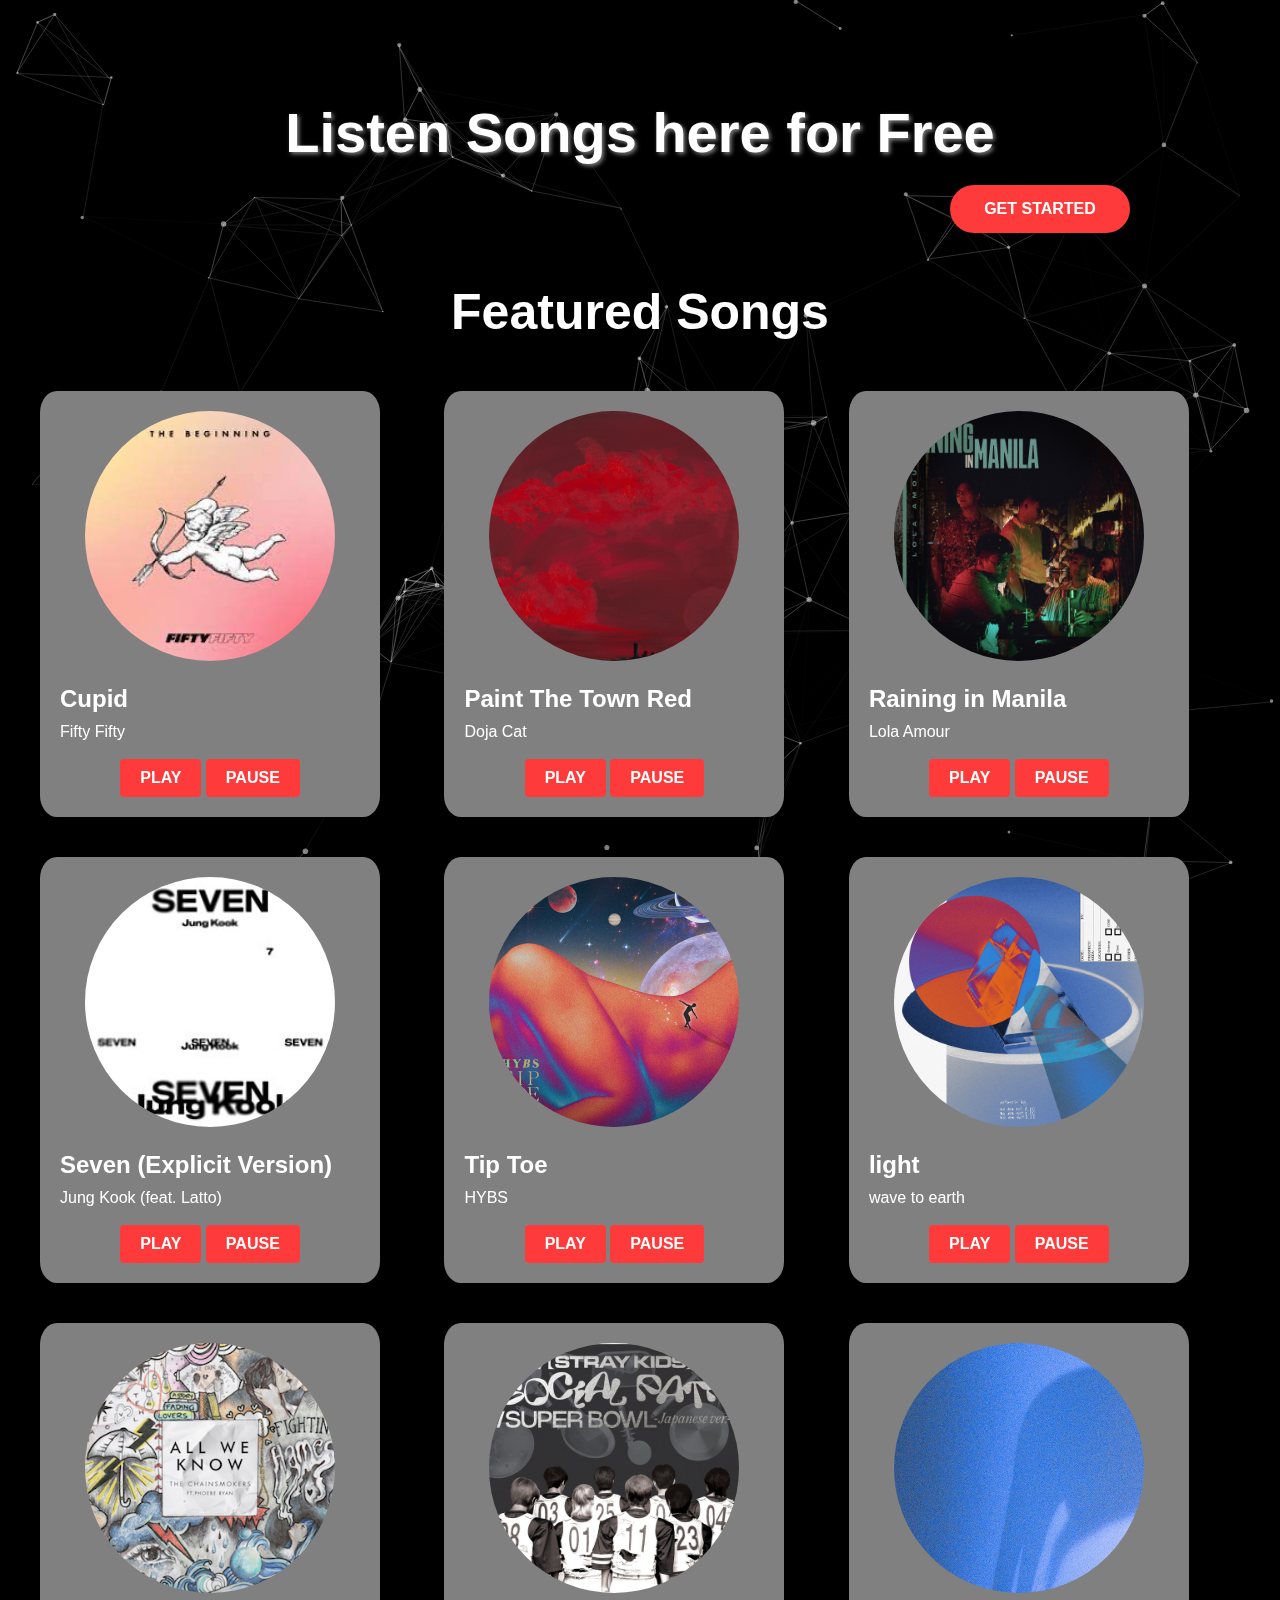
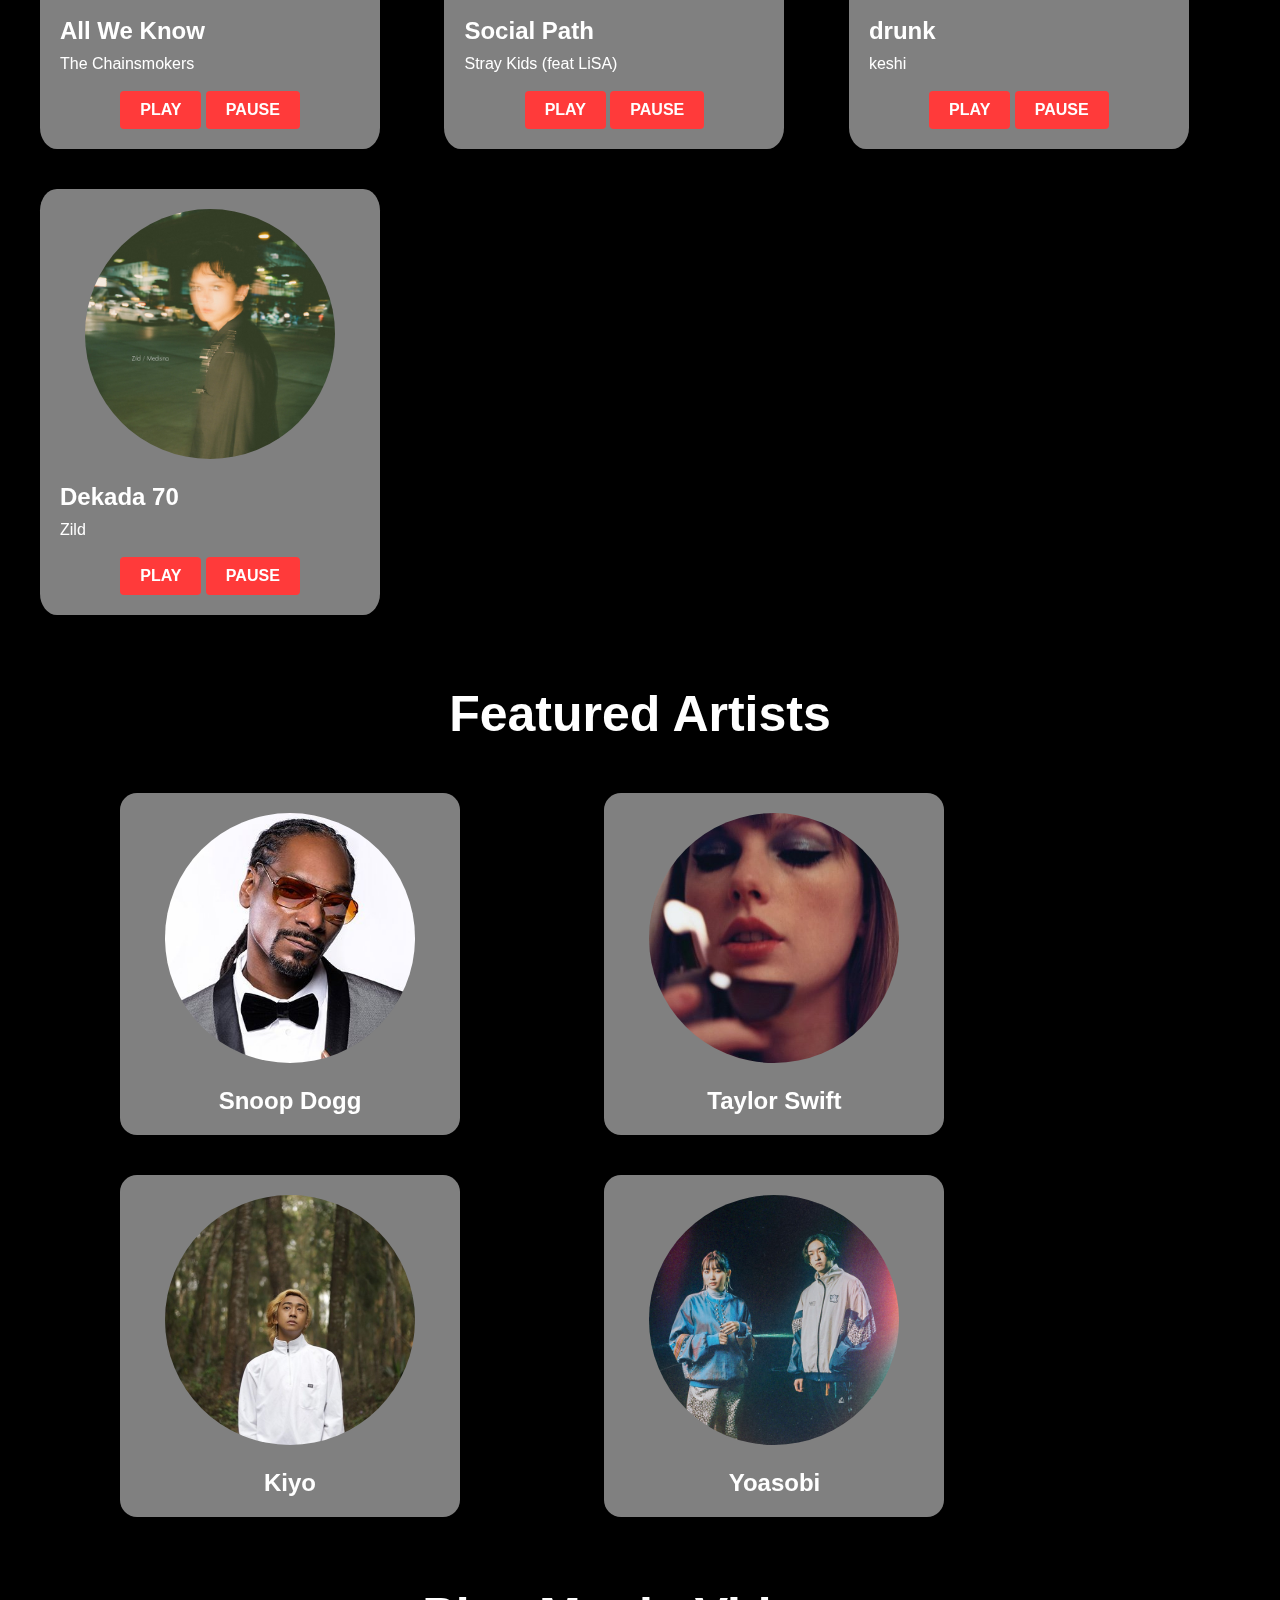
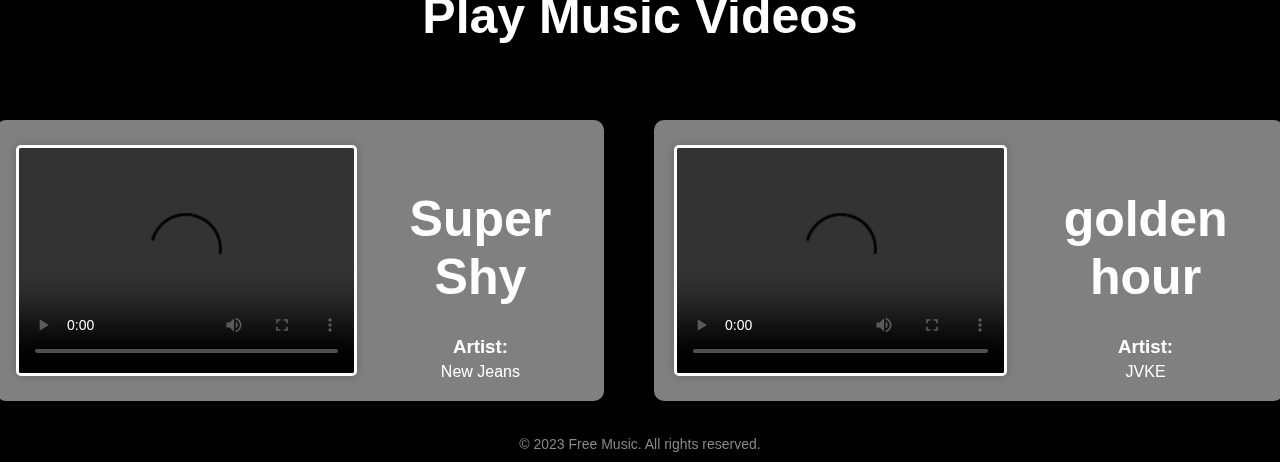
==== index.html @ 483fc1ea "Create index.html" ====
<!DOCTYPE html>
<html>
<head>
  <title>Music</title>
  <link rel="stylesheet" type="text/css" href="assets/css/style.css">
</head>
<body>
  <div id="particles-js"></div>
  <script src="particles.js"></script>
  <script src="app.js"></script>
    <h1>Listen Songs here for Free</h1>
    <a href="#" class="btn">Get Started</a>
    <h2>Featured Songs</h2>
    <div class="song">
      <img src="assets/images/song1.jfif" alt="Song 1">
      <h3>Cupid</h3>
      <p>Fifty Fifty</p>
      <br>
      <button onclick ="music1.play()" class="but">PLAY</button>
      <button onclick="music1.pause()" class="but">PAUSE</button>
      </div>
    <div class="song">
      <img src="assets/images/song2.png" alt="Song 2">
      <h3>Paint The Town Red</h3>
      <p>Doja Cat</p>
      <br>
      <button onclick ="music2.play()" class="but">PLAY</button>
      <button onclick="music2.pause()" class="but">PAUSE</button>
    </div>
    <div class="song">
      <img src="assets/images/song3.jpg" alt="Song 3">
      <h3>Raining in Manila</h3>
      <p>Lola Amour</p>
      <br>
      <button onclick ="music3.play()" class="but">PLAY</button>
      <button onclick="music3.pause()" class="but">PAUSE</button>
    </div>
    <div class="song">
      <img src="assets/images/song4.jpeg" alt="Song 4">
      <h3>Seven (Explicit Version)</h3>
      <p>Jung Kook (feat. Latto)</p>
      <br>
      <button onclick ="music4.play()" class="but">PLAY</button>
      <button onclick="music4.pause()" class="but">PAUSE</button>
    </div>
    <div class="song">
      <img src="assets/images/song 5.jpg" alt="Song 5">
      <h3>Tip Toe</h3>
      <p>HYBS</p>
      <br>
      <button onclick ="music5.play()" class="but">PLAY</button>
      <button onclick="music5.pause()" class="but">PAUSE</button>
    </div>
    <div class="song">
      <img src="assets/images/song6.jfif" alt="Song 6">
      <h3>light</h3>
      <p>wave to earth</p>
      <br>
      <button onclick ="music6.play()" class="but">PLAY</button>
      <button onclick="music6.pause()" class="but">PAUSE</button>
    </div>
    <div class="song">
      <img src="assets/images/song7.png" alt="Song 7">
      <h3>All We Know</h3>
      <p>The Chainsmokers</p>
      <br>
      <button onclick ="music7.play()" class="but">PLAY</button>
      <button onclick="music7.pause()" class="but">PAUSE</button>
    </div>
    <div class="song">
      <img src="assets/images/song8.jpg" alt="Song 8">
      <h3>Social Path</h3>
      <p>Stray Kids (feat LiSA)</p>
      <br>
      <button onclick ="music8.play()" class="but">PLAY</button>
      <button onclick="music8.pause()" class="but">PAUSE</button>
    </div>
    <div class="song">
      <img src="assets/images/song9.jpg" alt="Song 9">
      <h3>drunk</h3>
      <p>keshi</p>
      <br>
      <button onclick ="music9.play()" class="but">PLAY</button>
      <button onclick="music9.pause()" class="but">PAUSE</button>
    </div>
    <div class="song">
      <img src="assets/images/song10.jfif" alt="Song 10">
      <h3>Dekada 70</h3>
      <p>Zild</p>
      <br>
      <button onclick ="music10.play()" class="but">PLAY</button>
      <button onclick="music10.pause()" class="but">PAUSE</button>
    </div>

    <h2>Featured Artists</h2>
    <div class="artist">
      <img src="assets/images/artist1.jpg" alt="Artist 1">
      <h3> Snoop Dogg</h3>
    </div>
    <div class="artist">
      <img src="assets/images/artist2.jpg" alt="Artist 2">
      <h3>Taylor Swift</h3>
    </div>
    <div class="artist">
      <img src="assets/images/artist3.jpeg" alt="Artist 3">
      <h3>Kiyo</h3>
    </div>
    <div class="artist">
      <img src="assets/images/artist4.jfif" alt="Artist 3">
      <h3>Yoasobi</h3>
    </div>



      <h2>Play Music Videos</h2>
    <div class="song-playing">
      <div class="song-playing-container">
        <video src="assets/video/mv1.mp4" controls></video>
        <div class="song-details">
          <h2>Super Shy</h2>
          <div class="song-details-inner">
            <h3>Artist:</h3>
            <p>New Jeans</p>
          </div>
        </div>
      </div>
      <div class="song-playing-container">
        <video src="assets/video/mv2.mp4" controls></video>
        <div class="song-details">
          <h2>golden hour</h2>
          <div class="song-details-inner">
            <h3>Artist:</h3>
            <p>JVKE</p>
          </div>
        </div>
      </div>
    </div>
  
  <footer>
    &copy; 2023 Free Music. All rights reserved.
  </footer>
  <script>
    var music1 = new Audio();
    music1.src = "assets/songs/song1.m4a";

    var music2 = new Audio();
    music2.src = "assets/songs/song2.m4a";

    var music3 = new Audio();
    music3.src = "assets/songs/song3.m4a";

    var music4 = new Audio();
    music4.src = "assets/songs/song4.m4a";

    var music5 = new Audio();
    music5.src = "assets/songs/song5.m4a";

    var music6 = new Audio();
    music6.src = "assets/songs/song6.m4a";

    var music7 = new Audio();
    music7.src = "assets/songs/song7.m4a";

    var music8 = new Audio();
    music8.src = "assets/songs/song8.m4a";

    var music9 = new Audio();
    music9.src = "assets/songs/song9.m4a";

    var music10 = new Audio();
    music10.src = "assets/songs/song10.m4a";
  </script>
</body>
</html>
---- assets/css/style.css ----
/* Reset default margin and padding */
body, h1, h2, h3, p, ul, li {
    margin: 0;
    padding: 0;
  }
  
  /* Global styles */
  #particles-js{
    position: fixed;
    width: 100%;
    height: 100%;
    z-index: -1;
    max-height: fit-content;
    background-color: black;
    background-size: cover;
    background-position: 50% 50%;
    background-repeat: no-repeat;
    background-blend-mode: overlay;
  }
  body {
    font-family: Arial, sans-serif;
    color: white;
    background-color: black;
  }
  
  h1 {
    padding-top: 100px;
    text-align: center;
    font-size: 56px;
    margin-bottom: 20px;
    text-shadow: 2px 2px 4px #808080;
  }
  
  .btn {
    display: flex;
    justify-content: center;
    width: 120px;
    margin-left: 950px;
    text-align: center;
    padding: 15px 30px;
    background-color: #ff3a3a;
    color: #fff;
    text-decoration: none;
    border-radius: 50px;
    font-weight: bold;
    text-transform: uppercase;
    transition: background-color 0.3s ease;
    box-shadow: 0 4px 8px rgba(0, 0, 0, 0.3);
    cursor: pointer;
  }
  
  .btn:hover {
    background-color: #d63030;
    transform: scale(1.05);
  }
  
  .song-playing {
    text-align: center;
    margin-top: 50px;
    display: flex;
    justify-content: center;
    align-items: center;
  }

  .song-playing-container {
    display: flex;
    margin: 25px;
    align-items: center;
    justify-content: flex-start;
    background-color: #1a1a1a;
    padding: 20px;
    border-radius: 10px;
    box-shadow: 0 0 10px rgba(0, 0, 0, 0.2);
    background-color: #808080;
  }

  .song-playing video {
    width: 400px;
    height: 225px;
    object-fit: cover;
    border: 3px solid #fff;
    border-radius: 5px;
    box-shadow: 0 0 10px rgba(0, 0, 0, 0.2);
  }

  .song-details {
    margin-left: 20px;
  }

  .song-details h3 {
    margin-bottom: 5px;
  }

 .but{
    display: inline-block;
    padding: 10px 20px;
    font-size: 16px;
    font-weight: bold;
    text-align: center;
    text-decoration: none;
    color: #fff;
    background-color: #ff3a3a;
    border: none;
    border-radius: 4px;
    cursor: pointer;
    transition: background-color 0.3s ease;
 }

 .but:hover {
    background-color: #d63030;
  }
  
.but:focus {
    outline: none;
    box-shadow: #d63030;
  }
  
  .but:active {
    background-color: #d63030;
  }
  
  h2{
    text-align: center;
    margin-top: 50px;
    margin-bottom: 30px;
    font-size: 50px;
  }
  .song {
    display: inline-block;
    text-align: center;
    justify-content: center;
    align-items: center;
    background-color: #808080;
    margin: 20px;
    margin-left: 40px;
    transition: transform 0.3s ease;
    box-shadow: 0 4px 8px rgba(0, 0, 0, 0.3);
    cursor: pointer;
    max-height: 400px;
    width: 300px;
    padding: 20px;
    border-radius: 5%;
  }
  
  .song:hover{
    transform: translateY(-10px);
  }

  .song h3{
    text-align: left;
  }

  .song p{
    text-align: left;
  }

  .song img {
    display: inline-block;
    width: 250px;
    height: 250px;
    border-radius: 50%;
  }
  
  .song h3 {
    font-size: 24px;
    margin-top: 20px;
    color: white;
  }
  
  .song p {
    color: white;
    margin-top: 10px;
  }
  
  .artist {
    display: inline-block;
    margin: 20px;
    margin-left: 120px;
    text-align: center;
    transition: transform 0.3s ease;
    box-shadow: 0 4px 8px rgba(0, 0, 0, 0.3);
    cursor: pointer;
    max-height: 400px;
    width: 300px;
    padding: 20px;
    background-color: #808080;
    border-radius: 5%;
  }
  
  .artist:hover {
    transform: translateY(-10px);
  }

  .artist img {
    width: 250px;
    height: 250px;
    object-fit: cover;
    border-radius: 50%;
  }
  
  .artist h3 {
    font-size: 24px;
    margin-top: 20px;
    color: #fff;
  }
  
  .artist p {
    color: #888;
    margin-top: 10px;
  }

  

  footer {
    text-align: center;
    padding: 10px;
    background-color: black;
    color: #888;
    font-size: 14px;
  }
  
  /* Media Queries */
  @media screen and (max-width: 768px) {
    h1 {
      font-size: 36px;
    }
  
    .btn {
      padding: 10px 20px;
      font-size: 14px;
    }
  
    .featured {
      padding: 30px 0;
    }
  
    .song {
      margin: 10px;
    }
  
    .song img {
      width: 150px;
      height: 150px;
    }
  
    .song h3 {
      font-size: 18px;
    }
    .artists h2 {
        font-size: 28px;
      }
    
      .artist {
        margin: 10px;
      }
    
      .artist img {
        width: 150px;
        height: 150px;
      }
    
      .artist h3 {
        font-size: 18px;
      }
      .song-playing-container {
        flex-direction: column;
        align-items: center;
      }

      .song-playing video {
        width: 100%;
        height: auto;
        margin-bottom: 20px;
      }
  }
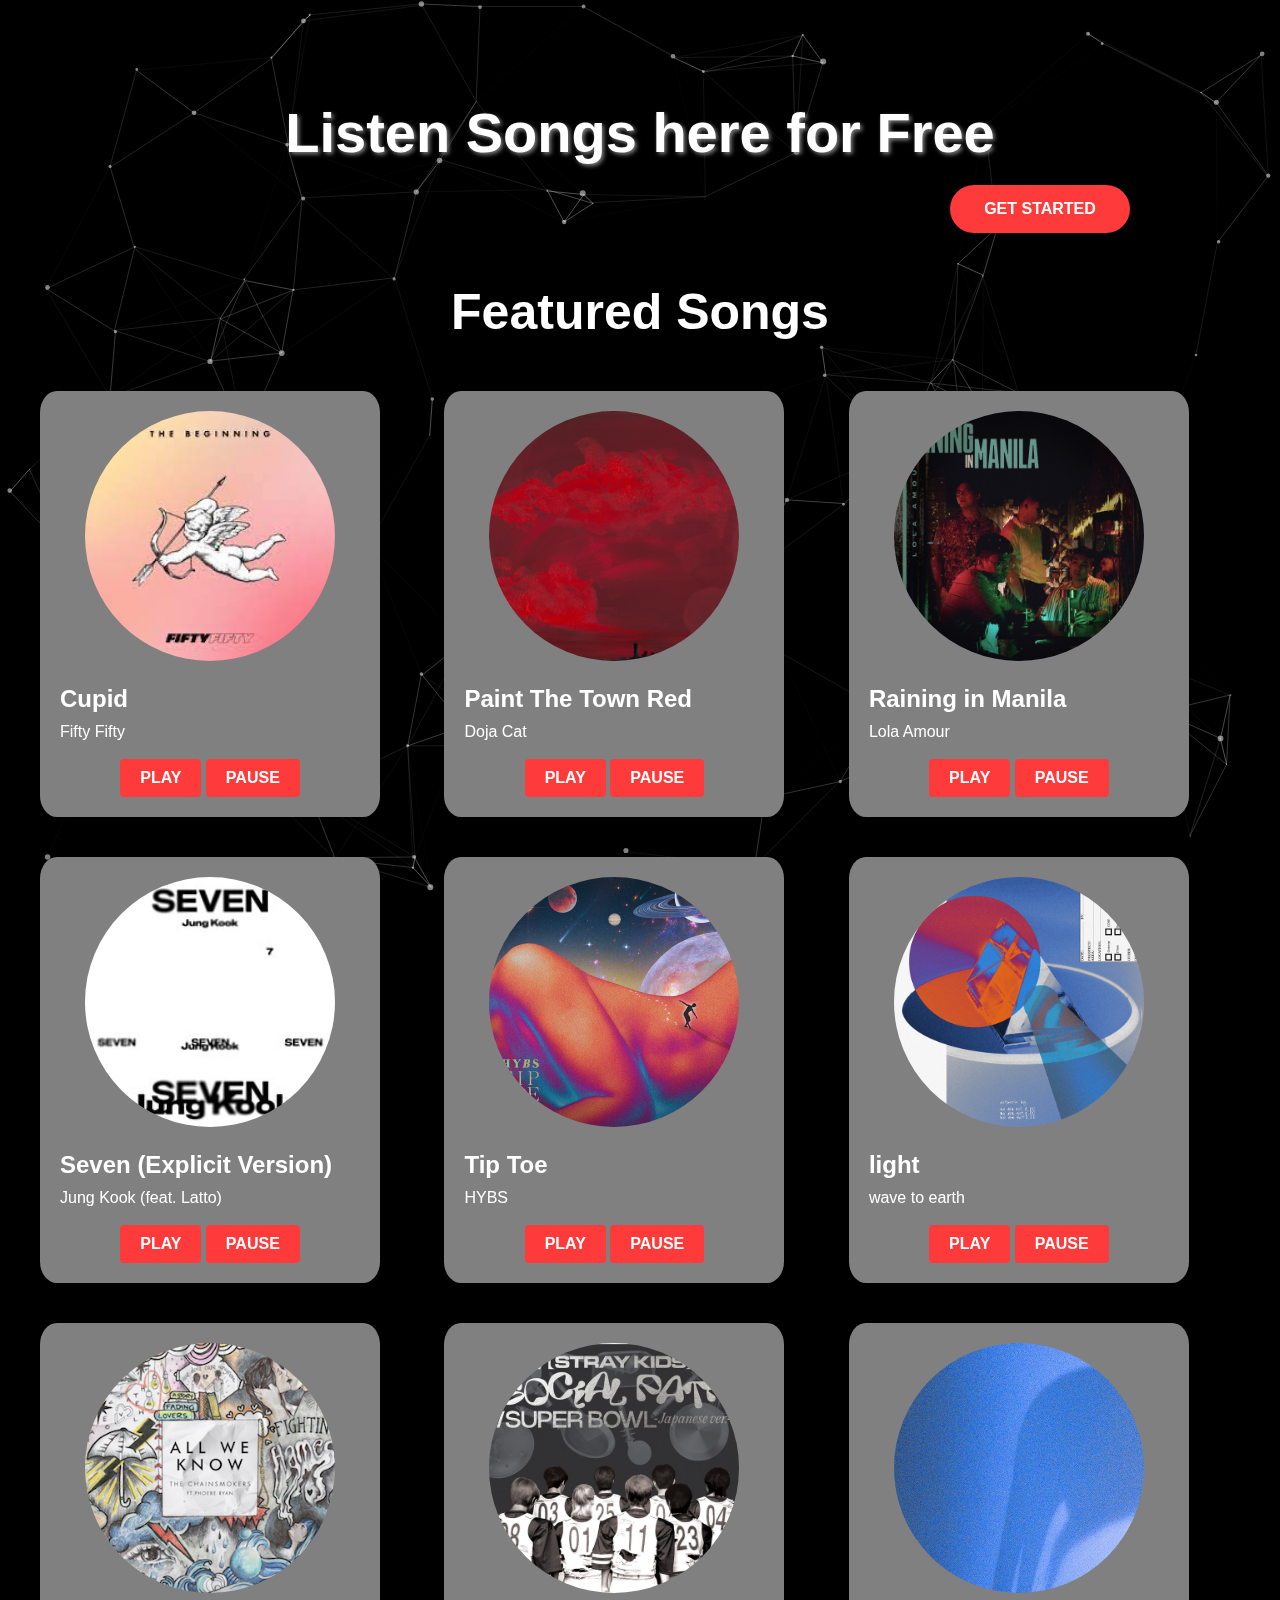
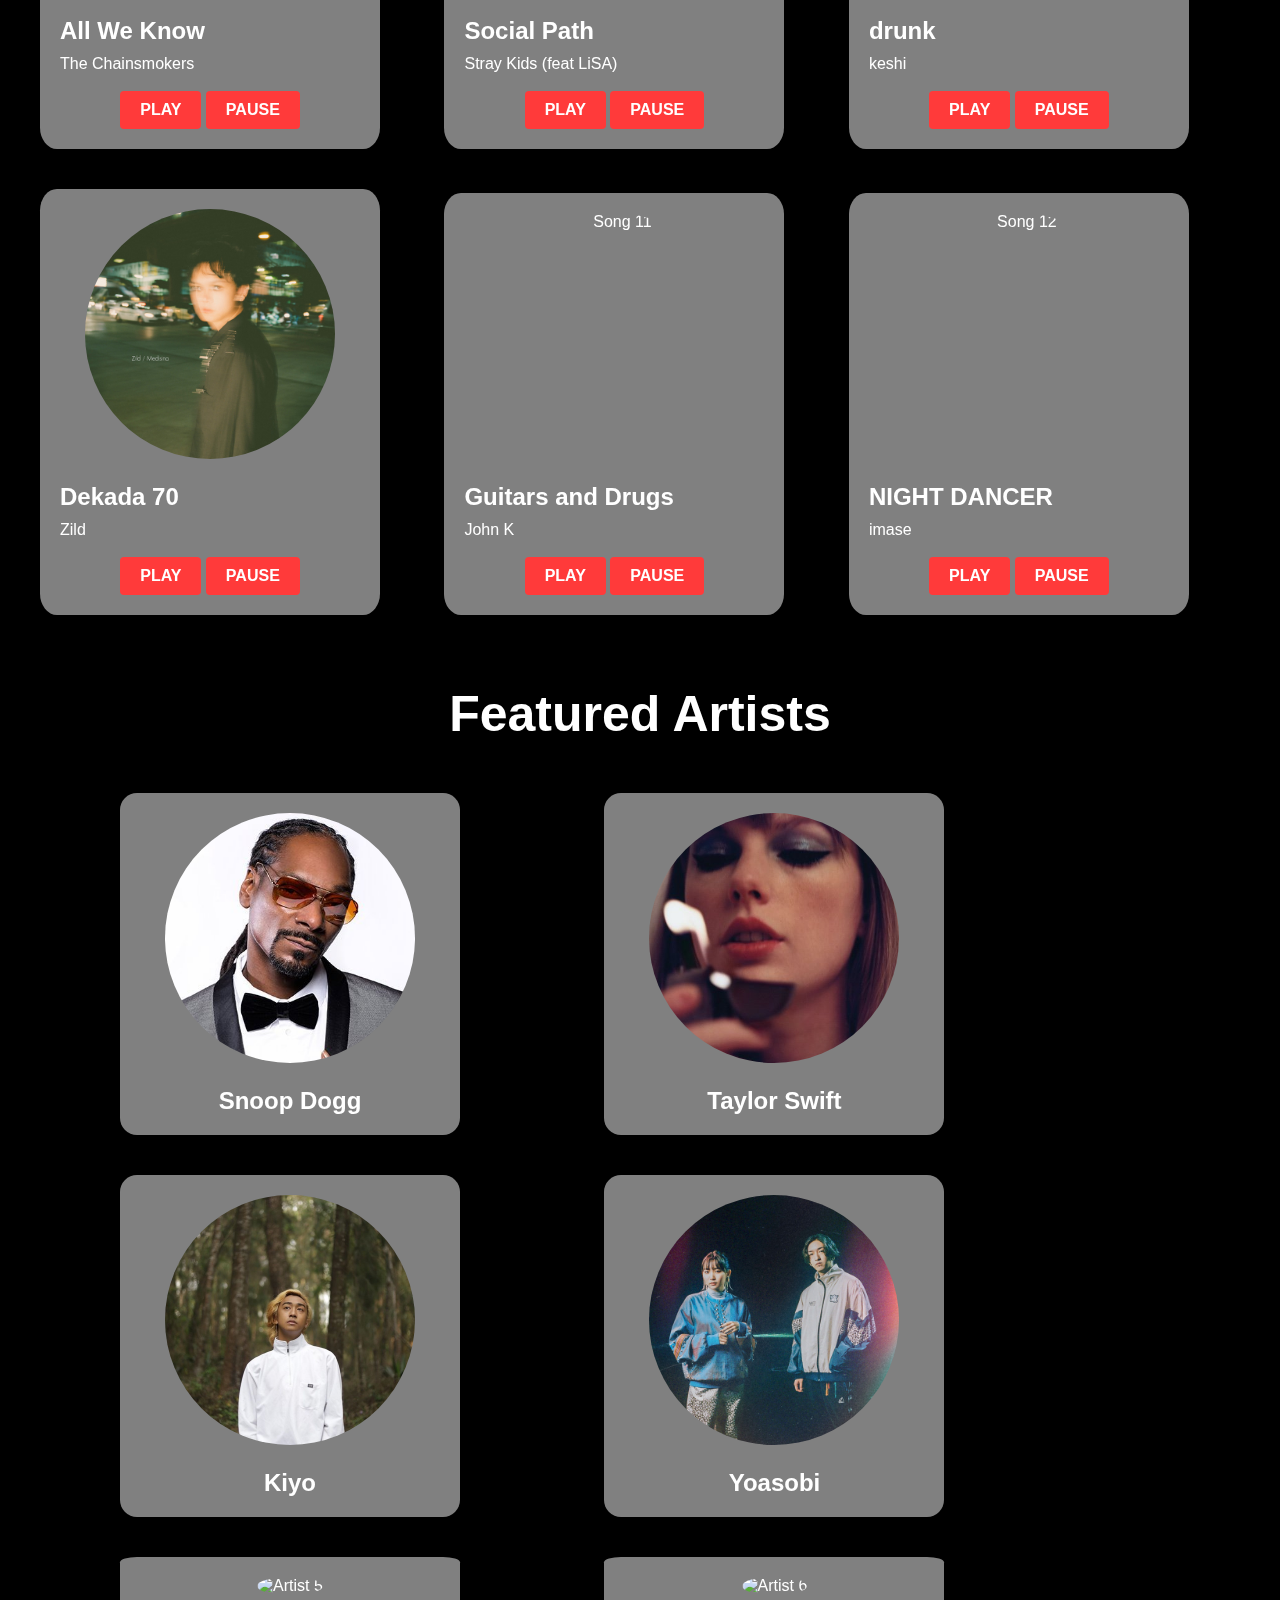
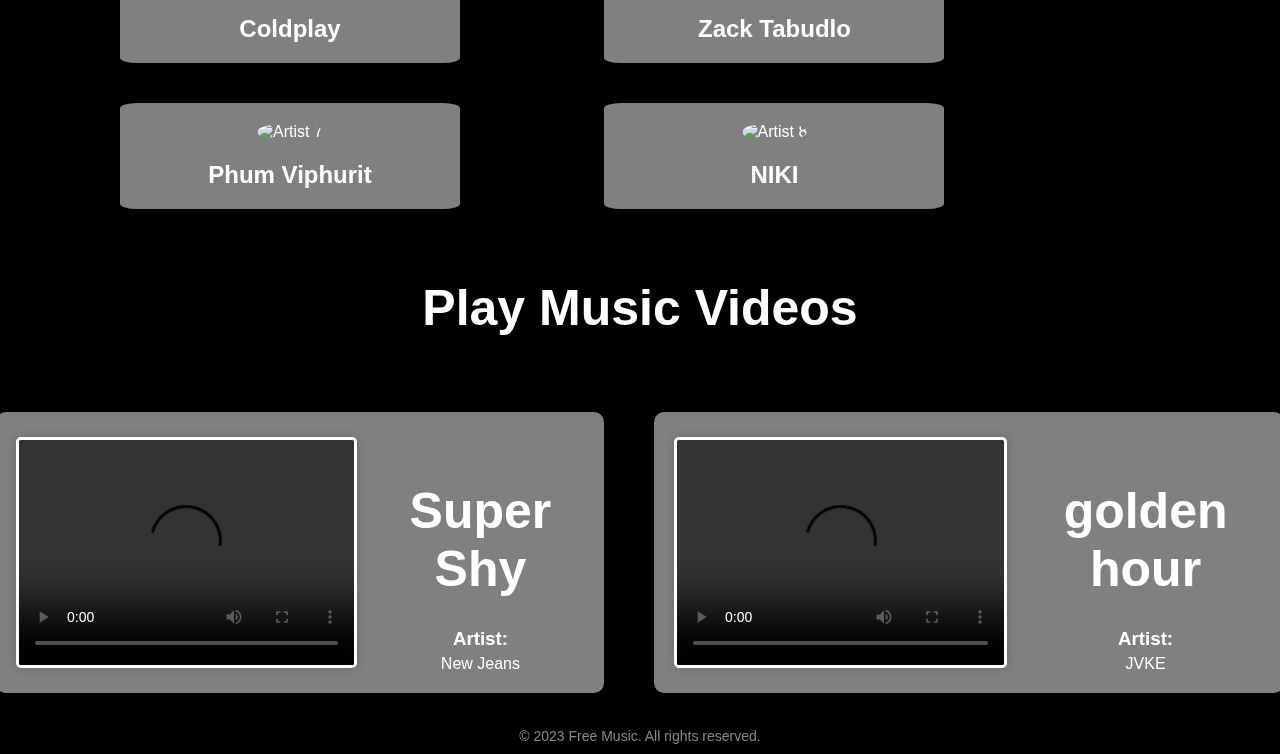
==== commit 77d8ece2: "Update index.html" ====
--- a/index.html
+++ b/index.html
@@ -91,6 +91,22 @@
       <button onclick ="music10.play()" class="but">PLAY</button>
       <button onclick="music10.pause()" class="but">PAUSE</button>
     </div>
+    <div class="song">
+      <img src="assets/images/song11.jpg" alt="Song 11">
+      <h3>Guitars and Drugs</h3>
+      <p>John K</p>
+      <br>
+      <button onclick ="music11.play()" class="but">PLAY</button>
+      <button onclick="music11.pause()" class="but">PAUSE</button>
+    </div>
+    <div class="song">
+      <img src="assets/images/song12.jfif" alt="Song 12">
+      <h3>NIGHT DANCER</h3>
+      <p>imase</p>
+      <br>
+      <button onclick ="music12.play()" class="but">PLAY</button>
+      <button onclick="music12.pause()" class="but">PAUSE</button>
+    </div>
 
     <h2>Featured Artists</h2>
     <div class="artist">
@@ -106,11 +122,25 @@
       <h3>Kiyo</h3>
     </div>
     <div class="artist">
-      <img src="assets/images/artist4.jfif" alt="Artist 3">
+      <img src="assets/images/artist4.jfif" alt="Artist 4">
       <h3>Yoasobi</h3>
     </div>
-
-
+    <div class="artist">
+      <img src="assets/images/artist5.jfif" alt="Artist 5">
+      <h3>Coldplay</h3>
+    </div>
+    <div class="artist">
+      <img src="assets/images/artist6.jfif" alt="Artist 6">
+      <h3>Zack Tabudlo</h3>
+    </div>
+    <div class="artist">
+      <img src="assets/images/artist7.jpeg" alt="Artist 7">
+      <h3>Phum Viphurit</h3>
+    </div>
+    <div class="artist">
+      <img src="assets/images/artist8.jfif" alt="Artist 8">
+      <h3>NIKI</h3>
+    </div>
 
       <h2>Play Music Videos</h2>
     <div class="song-playing">
@@ -169,6 +199,12 @@
 
     var music10 = new Audio();
     music10.src = "assets/songs/song10.m4a";
+
+    var music11 = new Audio();
+    music11.src = "assets/songs/song11.m4a";
+
+    var music12 = new Audio();
+    music12.src = "assets/songs/song12.m4a";
   </script>
 </body>
 </html>
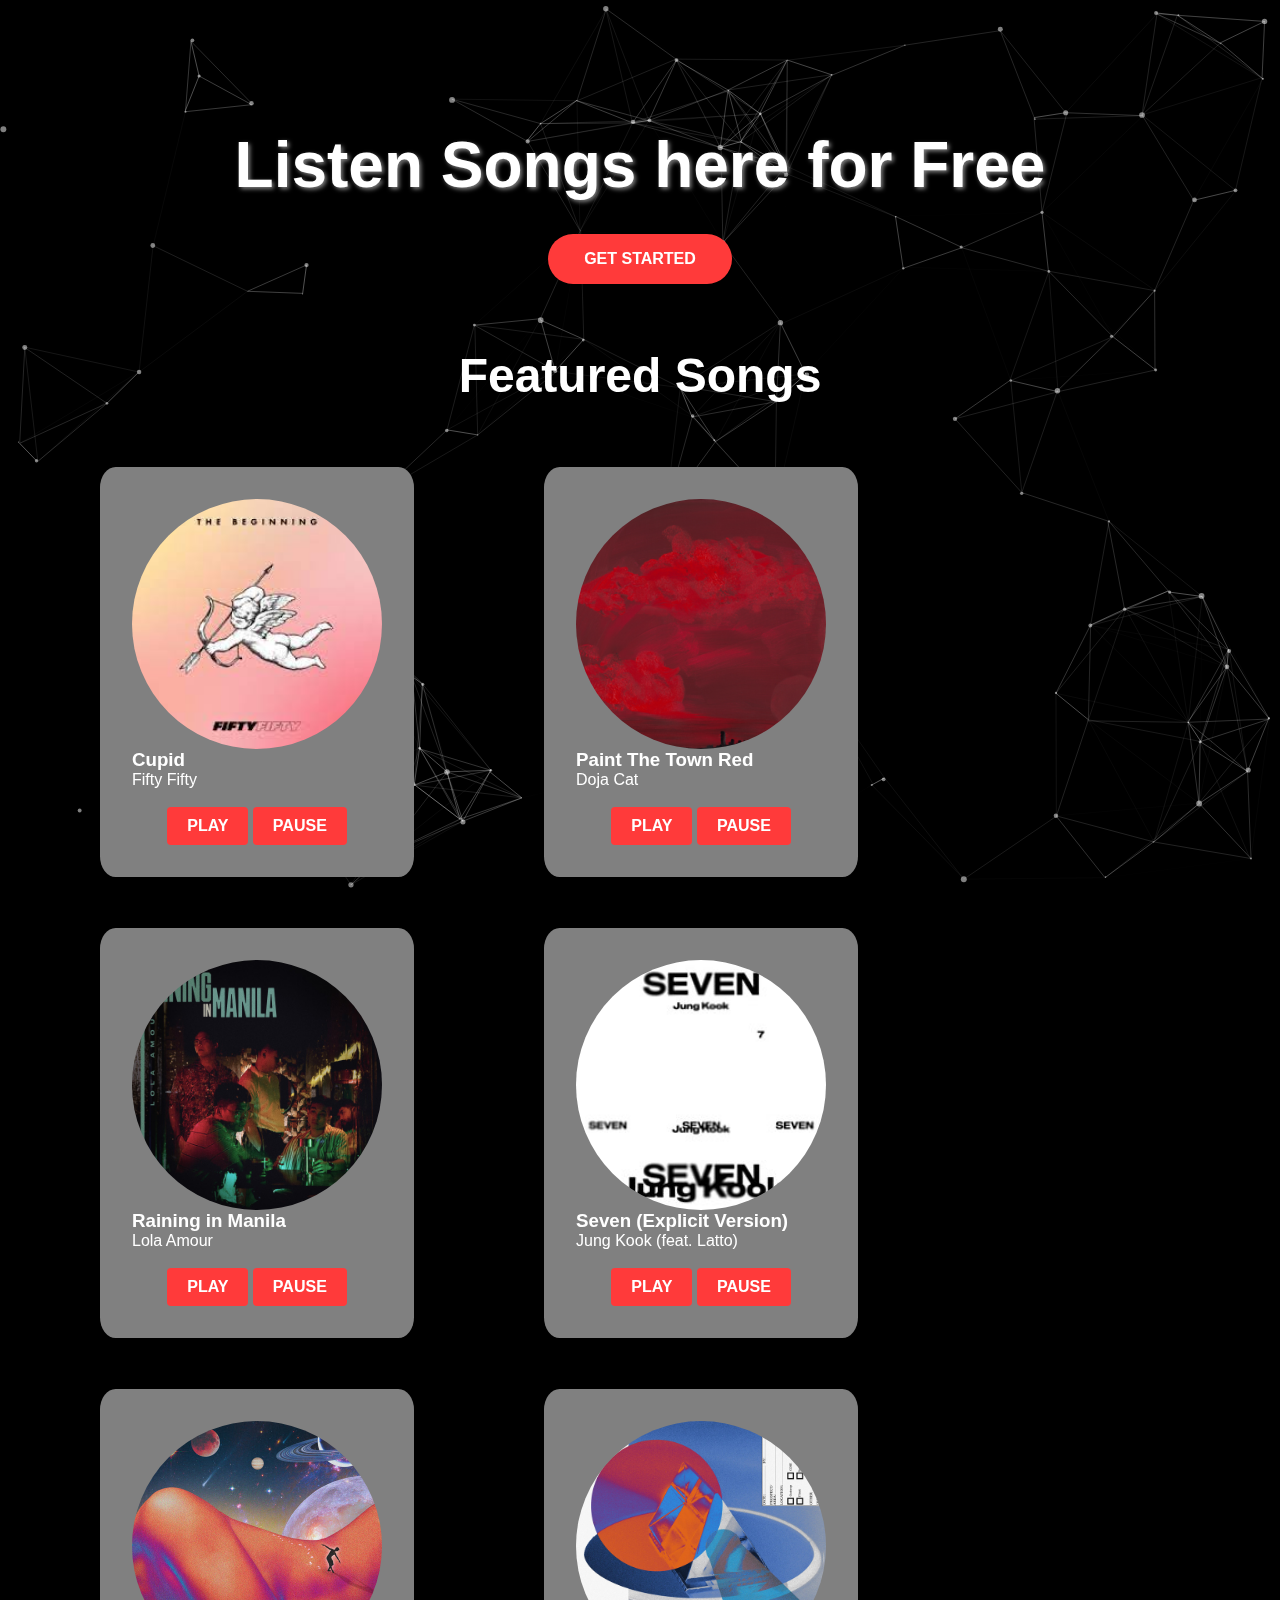
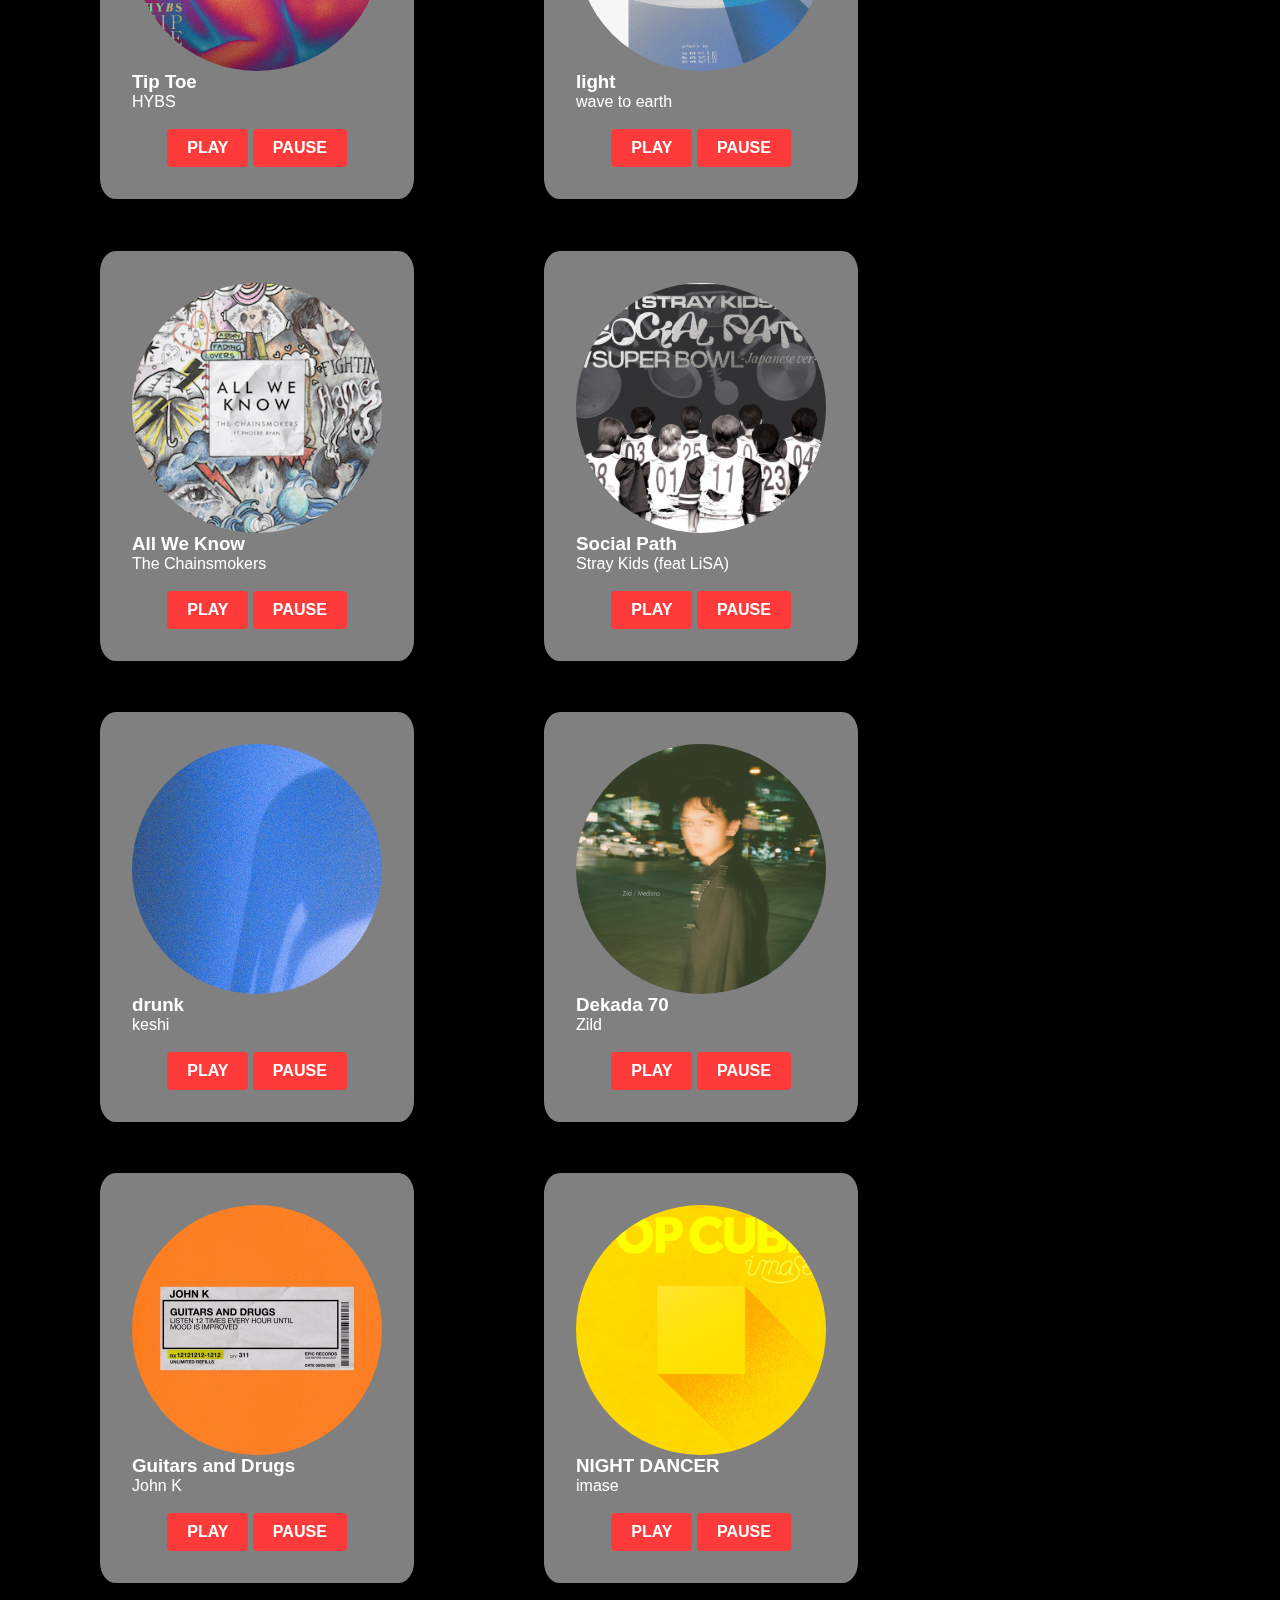
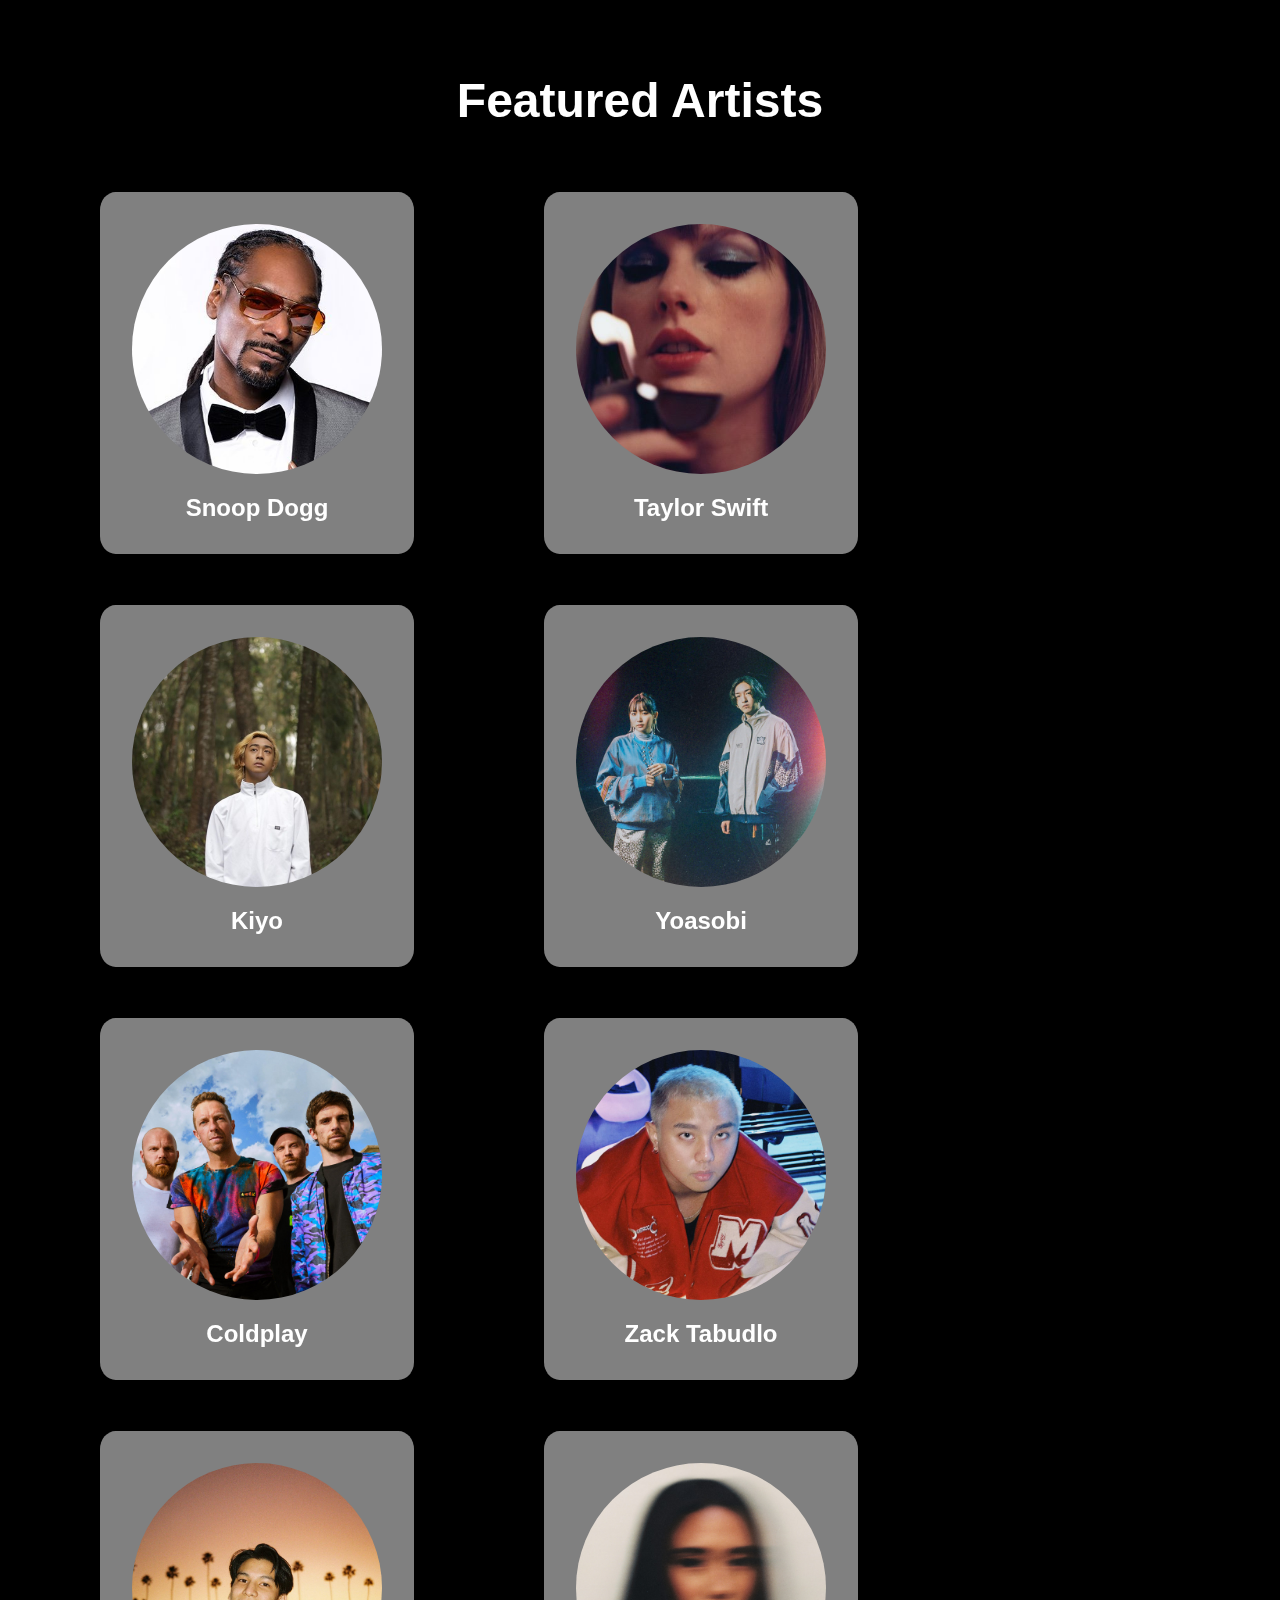
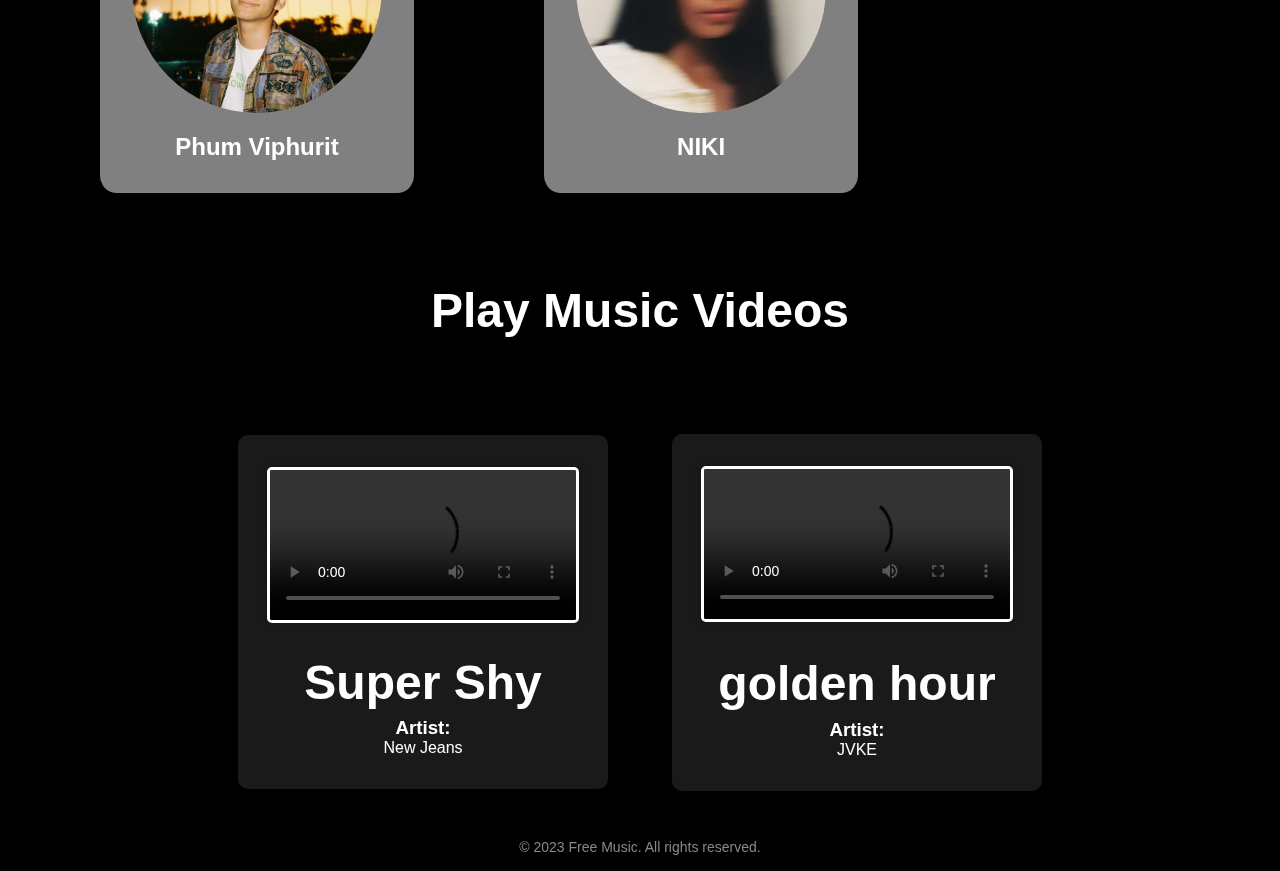
==== commit 45d96927: "Update index.html" ====
--- a/index.html
+++ b/index.html
@@ -1,7 +1,8 @@
 <!DOCTYPE html>
 <html>
 <head>
-  <title>Music</title>
+  <title>Pekeng Spotify</title>
+  <link rel="icon" href="assets/images/icon.png" type="image/x-icon">
   <link rel="stylesheet" type="text/css" href="assets/css/style.css">
 </head>
 <body>
@@ -145,7 +146,7 @@
       <h2>Play Music Videos</h2>
     <div class="song-playing">
       <div class="song-playing-container">
-        <video src="assets/video/mv1.mp4" controls></video>
+        <video src="assets/mv1.mp4" controls></video>
         <div class="song-details">
           <h2>Super Shy</h2>
           <div class="song-details-inner">
@@ -155,7 +156,7 @@
         </div>
       </div>
       <div class="song-playing-container">
-        <video src="assets/video/mv2.mp4" controls></video>
+        <video src="assets/mv2.mp4" controls></video>
         <div class="song-details">
           <h2>golden hour</h2>
           <div class="song-details-inner">
--- a/assets/css/style.css
+++ b/assets/css/style.css
@@ -1,275 +1,254 @@
 /* Reset default margin and padding */
 body, h1, h2, h3, p, ul, li {
-    margin: 0;
-    padding: 0;
-  }
-  
-  /* Global styles */
-  #particles-js{
-    position: fixed;
-    width: 100%;
-    height: 100%;
-    z-index: -1;
-    max-height: fit-content;
-    background-color: black;
-    background-size: cover;
-    background-position: 50% 50%;
-    background-repeat: no-repeat;
-    background-blend-mode: overlay;
-  }
-  body {
-    font-family: Arial, sans-serif;
-    color: white;
-    background-color: black;
-  }
-  
+  margin: 0;
+  padding: 0;
+}
+
+/* Global styles */
+#particles-js{
+  position: fixed;
+  width: 100%;
+  height: 100%;
+  z-index: -1;
+  max-height: fit-content;
+  background-color: black;
+  background-size: cover;
+  background-position: 50% 50%;
+  background-repeat: no-repeat;
+  background-blend-mode: overlay;
+}
+body {
+  font-family: Arial, sans-serif;
+  color: white;
+  background-color: black;
+}
+
+h1 {
+  padding-top: 10%;
+  text-align: center;
+  font-size: 4rem;
+  margin-bottom: 2rem;
+  text-shadow: 2px 2px 4px #808080;
+}
+
+.btn {
+  display: flex;
+  justify-content: center;
+  width: 120px;
+  margin: 0 auto;
+  text-align: center;
+  padding: 1rem 2rem;
+  background-color: #ff3a3a;
+  color: #fff;
+  text-decoration: none;
+  border-radius: 50px;
+  font-weight: bold;
+  text-transform: uppercase;
+  transition: background-color 0.3s ease;
+  box-shadow: 0 4px 8px rgba(0, 0, 0, 0.3);
+  cursor: pointer;
+}
+
+.btn:hover {
+  background-color: #d63030;
+  transform: scale(1.05);
+}
+
+.song-playing {
+  text-align: center;
+  margin-top: 5%;
+  display: flex;
+  justify-content: center;
+  align-items: center;
+}
+
+.song-playing-container {
+  display: flex;
+  flex-direction: column;
+  margin: 2rem;
+  align-items: center;
+  justify-content: flex-start;
+  background-color: #1a1a1a;
+  padding: 2rem;
+  border-radius: 10px;
+  box-shadow: 0 0 10px rgba(0, 0, 0, 0.2);
+}
+
+.song-playing video {
+  width: 100%;
+  height: auto;
+  object-fit: cover;
+  border: 3px solid #fff;
+  border-radius: 5px;
+  box-shadow: 0 0 10px rgba(0, 0, 0, 0.2);
+}
+
+.song-details {
+  margin-top: 20px;
+  text-align: center;
+}
+
+.but {
+  display: inline-block;
+  padding: 10px 20px;
+  font-size: 1rem;
+  font-weight: bold;
+  text-align: center;
+  text-decoration: none;
+  color: #fff;
+  background-color: #ff3a3a;
+  border: none;
+  border-radius: 4px;
+  cursor: pointer;
+  transition: background-color 0.3s ease;
+}
+
+.but:hover {
+  background-color: #d63030;
+}
+
+.but:focus {
+  outline: none;
+  box-shadow: 0 0 0 2px #d63030;
+}
+
+.but:active {
+  background-color: #d63030;
+}
+
+h2 {
+  text-align: center;
+  margin-top: 5%;
+  margin-bottom: 3%;
+  font-size: 3rem;
+}
+
+.song {
+  display: inline-block;
+  text-align: center;
+  justify-content: center;
+  align-items: center;
+  background-color: #808080;
+  margin: 2%;
+  margin-left: 100px;
+  transition: transform 0.3s ease;
+  box-shadow: 0 4px 8px rgba(0, 0, 0, 0.3);
+  cursor: pointer;
+  max-width: 300px;
+  padding: 2rem;
+  border-radius: 5%;
+}
+
+.song:hover {
+  transform: translateY(-10px);
+}
+
+.song h3, .song p {
+  text-align: left;
+  color: white;
+}
+
+.song img {
+  display: block;
+  margin: 0 auto;
+  width: 250px;
+  height: 250px;
+  border-radius: 50%;
+}
+
+.artist {
+  display: inline-block;
+  margin: 2%;
+  margin-left: 100px;
+  text-align: center;
+  transition: transform 0.3s ease;
+  box-shadow: 0 4px 8px rgba(0, 0, 0, 0.3);
+  cursor: pointer;
+  max-width: 300px;
+  padding: 2rem;
+  background-color: #808080;
+  border-radius: 5%;
+}
+
+.artist:hover {
+  transform: translateY(-10px);
+}
+
+.artist img {
+  display: block;
+  margin: 0 auto;
+  width: 250px;
+  height: 250px;
+  object-fit: cover;
+  border-radius: 50%;
+}
+
+.artist h3 {
+  font-size: 24px;
+  margin-top: 20px;
+  color: #fff;
+}
+
+.artist p {
+  color: #888;
+  margin-top: 10px;
+}
+
+footer {
+  text-align: center;
+  padding: 1rem;
+  background-color: black;
+  color: #888;
+  font-size: 14px;
+}
+
+/* Media Queries */
+@media screen and (max-width: 768px) {
   h1 {
-    padding-top: 100px;
-    text-align: center;
-    font-size: 56px;
-    margin-bottom: 20px;
-    text-shadow: 2px 2px 4px #808080;
-  }
-  
+      font-size: 2rem;
+      padding-top: 5%;
+  }
+
   .btn {
-    display: flex;
-    justify-content: center;
-    width: 120px;
-    margin-left: 950px;
-    text-align: center;
-    padding: 15px 30px;
-    background-color: #ff3a3a;
-    color: #fff;
-    text-decoration: none;
-    border-radius: 50px;
-    font-weight: bold;
-    text-transform: uppercase;
-    transition: background-color 0.3s ease;
-    box-shadow: 0 4px 8px rgba(0, 0, 0, 0.3);
-    cursor: pointer;
-  }
-  
-  .btn:hover {
-    background-color: #d63030;
-    transform: scale(1.05);
-  }
-  
-  .song-playing {
-    text-align: center;
-    margin-top: 50px;
-    display: flex;
-    justify-content: center;
-    align-items: center;
-  }
-
-  .song-playing-container {
-    display: flex;
-    margin: 25px;
-    align-items: center;
-    justify-content: flex-start;
-    background-color: #1a1a1a;
-    padding: 20px;
-    border-radius: 10px;
-    box-shadow: 0 0 10px rgba(0, 0, 0, 0.2);
-    background-color: #808080;
-  }
-
-  .song-playing video {
-    width: 400px;
-    height: 225px;
-    object-fit: cover;
-    border: 3px solid #fff;
-    border-radius: 5px;
-    box-shadow: 0 0 10px rgba(0, 0, 0, 0.2);
-  }
-
-  .song-details {
-    margin-left: 20px;
-  }
-
-  .song-details h3 {
-    margin-bottom: 5px;
-  }
-
- .but{
-    display: inline-block;
-    padding: 10px 20px;
-    font-size: 16px;
-    font-weight: bold;
-    text-align: center;
-    text-decoration: none;
-    color: #fff;
-    background-color: #ff3a3a;
-    border: none;
-    border-radius: 4px;
-    cursor: pointer;
-    transition: background-color 0.3s ease;
- }
-
- .but:hover {
-    background-color: #d63030;
-  }
-  
-.but:focus {
-    outline: none;
-    box-shadow: #d63030;
-  }
-  
-  .but:active {
-    background-color: #d63030;
-  }
-  
-  h2{
-    text-align: center;
-    margin-top: 50px;
-    margin-bottom: 30px;
-    font-size: 50px;
-  }
+      margin: 0 auto;
+      padding: 1rem 2rem;
+      font-size: 1rem;
+  }
+
   .song {
-    display: inline-block;
-    text-align: center;
-    justify-content: center;
-    align-items: center;
-    background-color: #808080;
-    margin: 20px;
-    margin-left: 40px;
-    transition: transform 0.3s ease;
-    box-shadow: 0 4px 8px rgba(0, 0, 0, 0.3);
-    cursor: pointer;
-    max-height: 400px;
-    width: 300px;
-    padding: 20px;
-    border-radius: 5%;
-  }
-  
-  .song:hover{
-    transform: translateY(-10px);
-  }
-
-  .song h3{
-    text-align: left;
-  }
-
-  .song p{
-    text-align: left;
+      margin: 4%;
   }
 
   .song img {
-    display: inline-block;
-    width: 250px;
-    height: 250px;
-    border-radius: 50%;
-  }
-  
-  .song h3 {
-    font-size: 24px;
-    margin-top: 20px;
-    color: white;
-  }
-  
-  .song p {
-    color: white;
-    margin-top: 10px;
-  }
-  
-  .artist {
-    display: inline-block;
-    margin: 20px;
-    margin-left: 120px;
-    text-align: center;
-    transition: transform 0.3s ease;
-    box-shadow: 0 4px 8px rgba(0, 0, 0, 0.3);
-    cursor: pointer;
-    max-height: 400px;
-    width: 300px;
-    padding: 20px;
-    background-color: #808080;
-    border-radius: 5%;
-  }
-  
-  .artist:hover {
-    transform: translateY(-10px);
-  }
-
-  .artist img {
-    width: 250px;
-    height: 250px;
-    object-fit: cover;
-    border-radius: 50%;
-  }
-  
-  .artist h3 {
-    font-size: 24px;
-    margin-top: 20px;
-    color: #fff;
-  }
-  
-  .artist p {
-    color: #888;
-    margin-top: 10px;
-  }
-
-  
-
-  footer {
-    text-align: center;
-    padding: 10px;
-    background-color: black;
-    color: #888;
-    font-size: 14px;
-  }
-  
-  /* Media Queries */
-  @media screen and (max-width: 768px) {
-    h1 {
-      font-size: 36px;
-    }
-  
-    .btn {
-      padding: 10px 20px;
-      font-size: 14px;
-    }
-  
-    .featured {
-      padding: 30px 0;
-    }
-  
-    .song {
-      margin: 10px;
-    }
-  
-    .song img {
       width: 150px;
       height: 150px;
-    }
-  
-    .song h3 {
+  }
+
+  .song h3 {
       font-size: 18px;
-    }
-    .artists h2 {
-        font-size: 28px;
-      }
-    
-      .artist {
-        margin: 10px;
-      }
-    
-      .artist img {
-        width: 150px;
-        height: 150px;
-      }
-    
-      .artist h3 {
-        font-size: 18px;
-      }
-      .song-playing-container {
-        flex-direction: column;
-        align-items: center;
-      }
-
-      .song-playing video {
-        width: 100%;
-        height: auto;
-        margin-bottom: 20px;
-      }
-  }+  }
+
+  .artist {
+      margin: 2%;
+  }
+
+  .artist img {
+      width: 150px;
+      height: 150px;
+  }
+
+  .artist h3 {
+      font-size: 18px;
+  }
+
+  .song-playing-container {
+      flex-direction: column;
+      align-items: center;
+  }
+
+  .song-playing video {
+      width: 100%;
+      height: auto;
+      margin-bottom: 20px;
+  }
+}
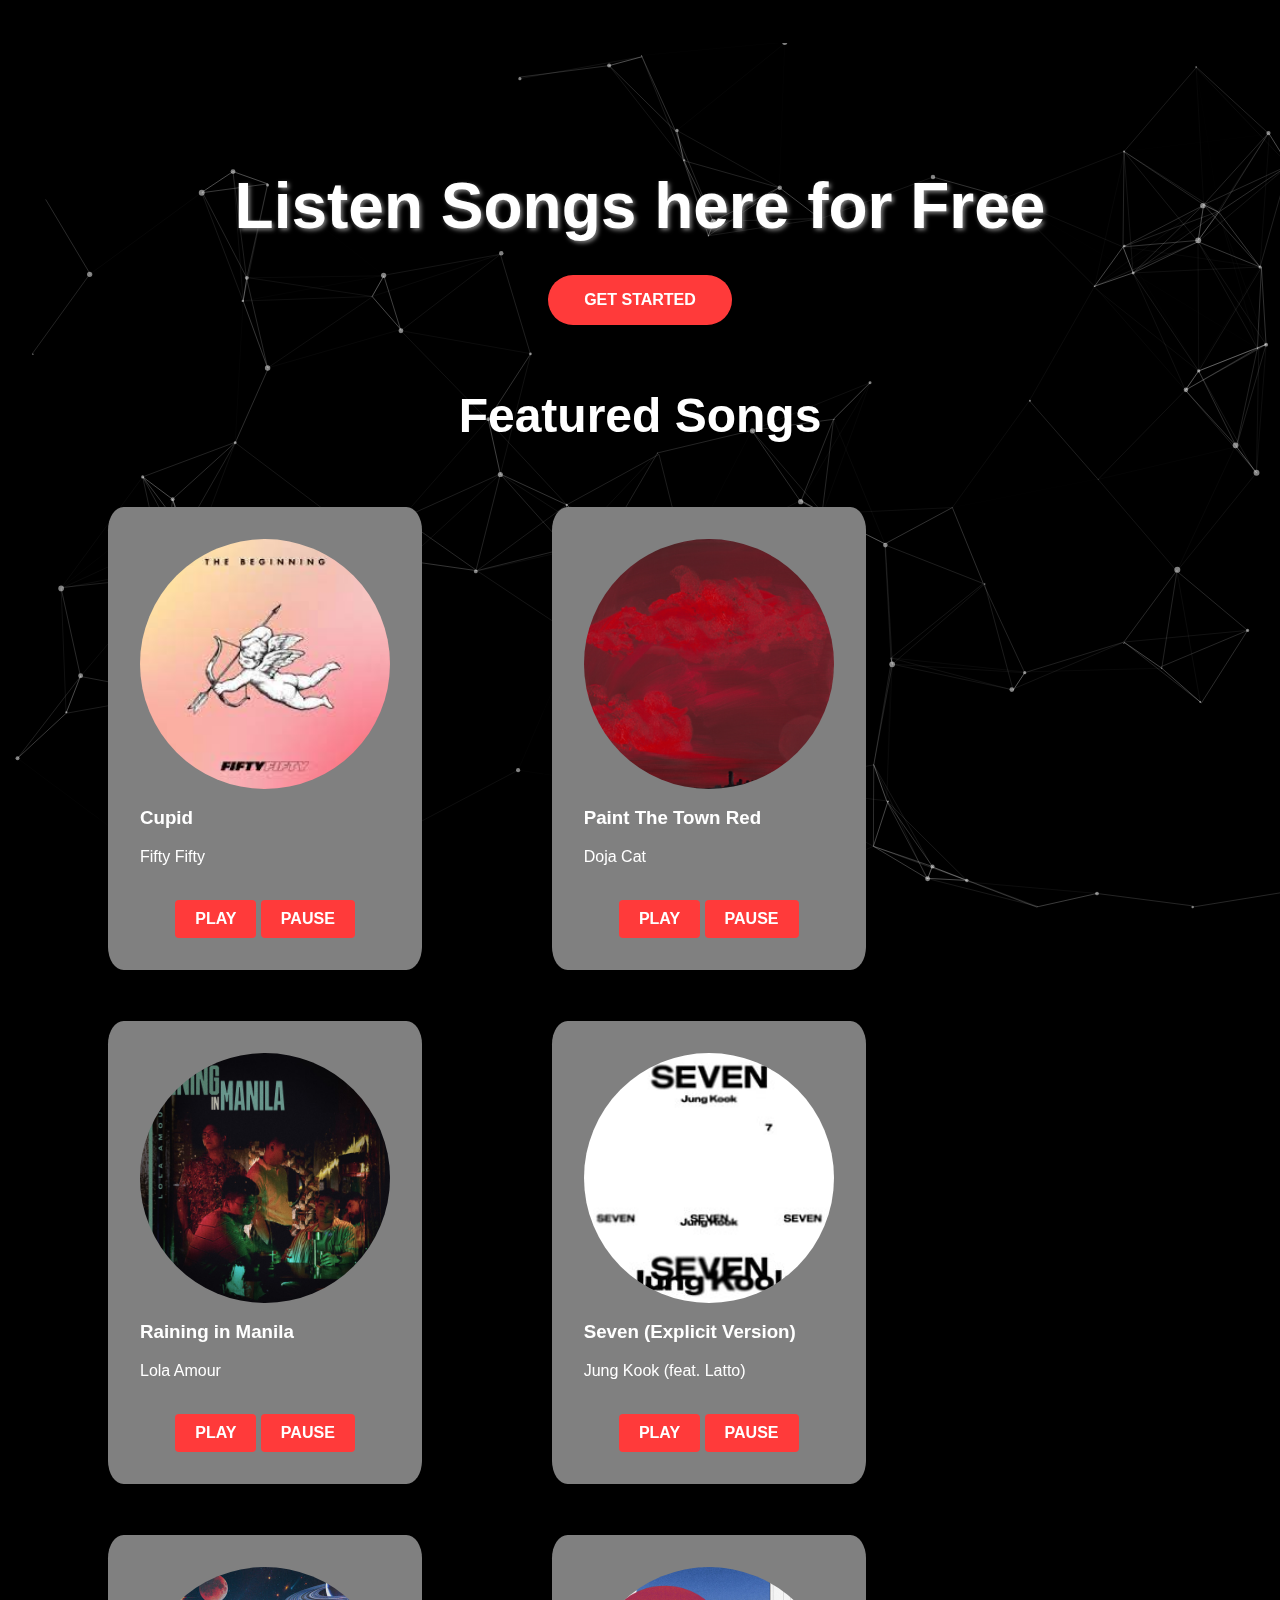
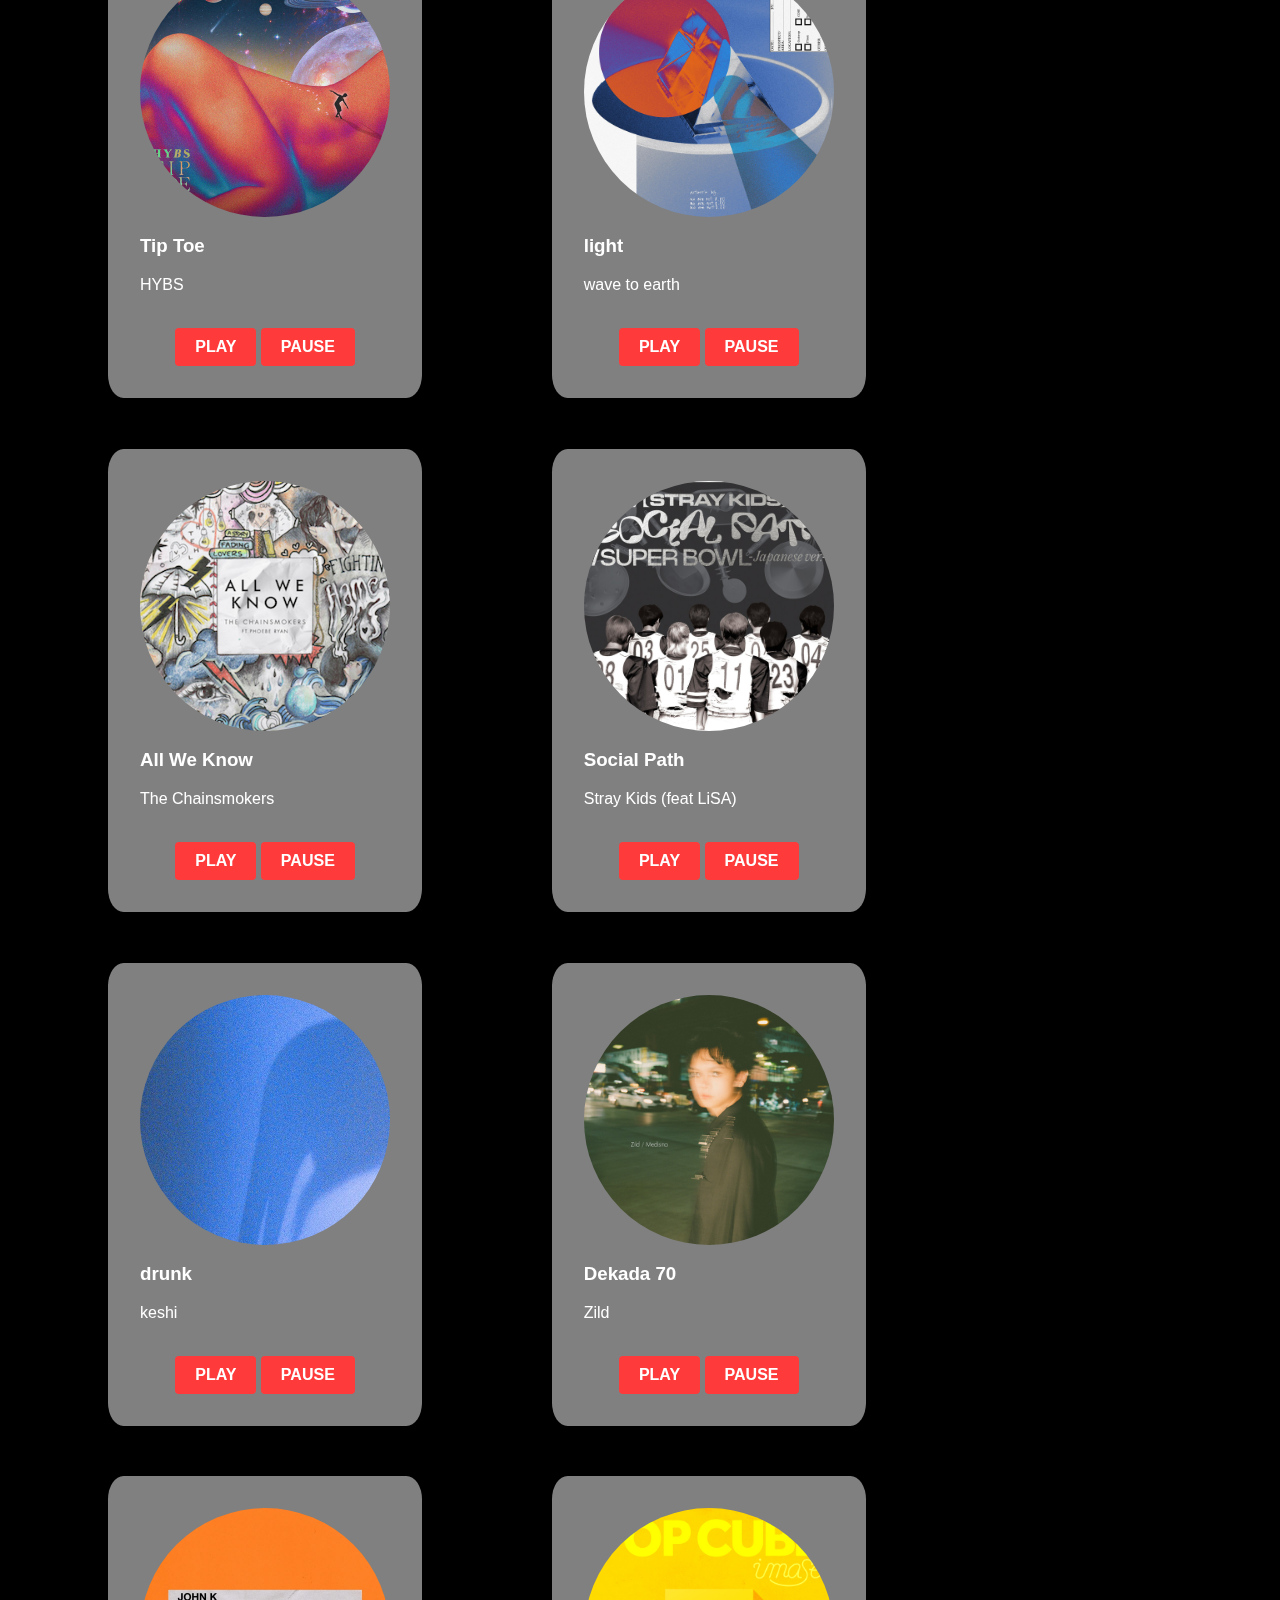
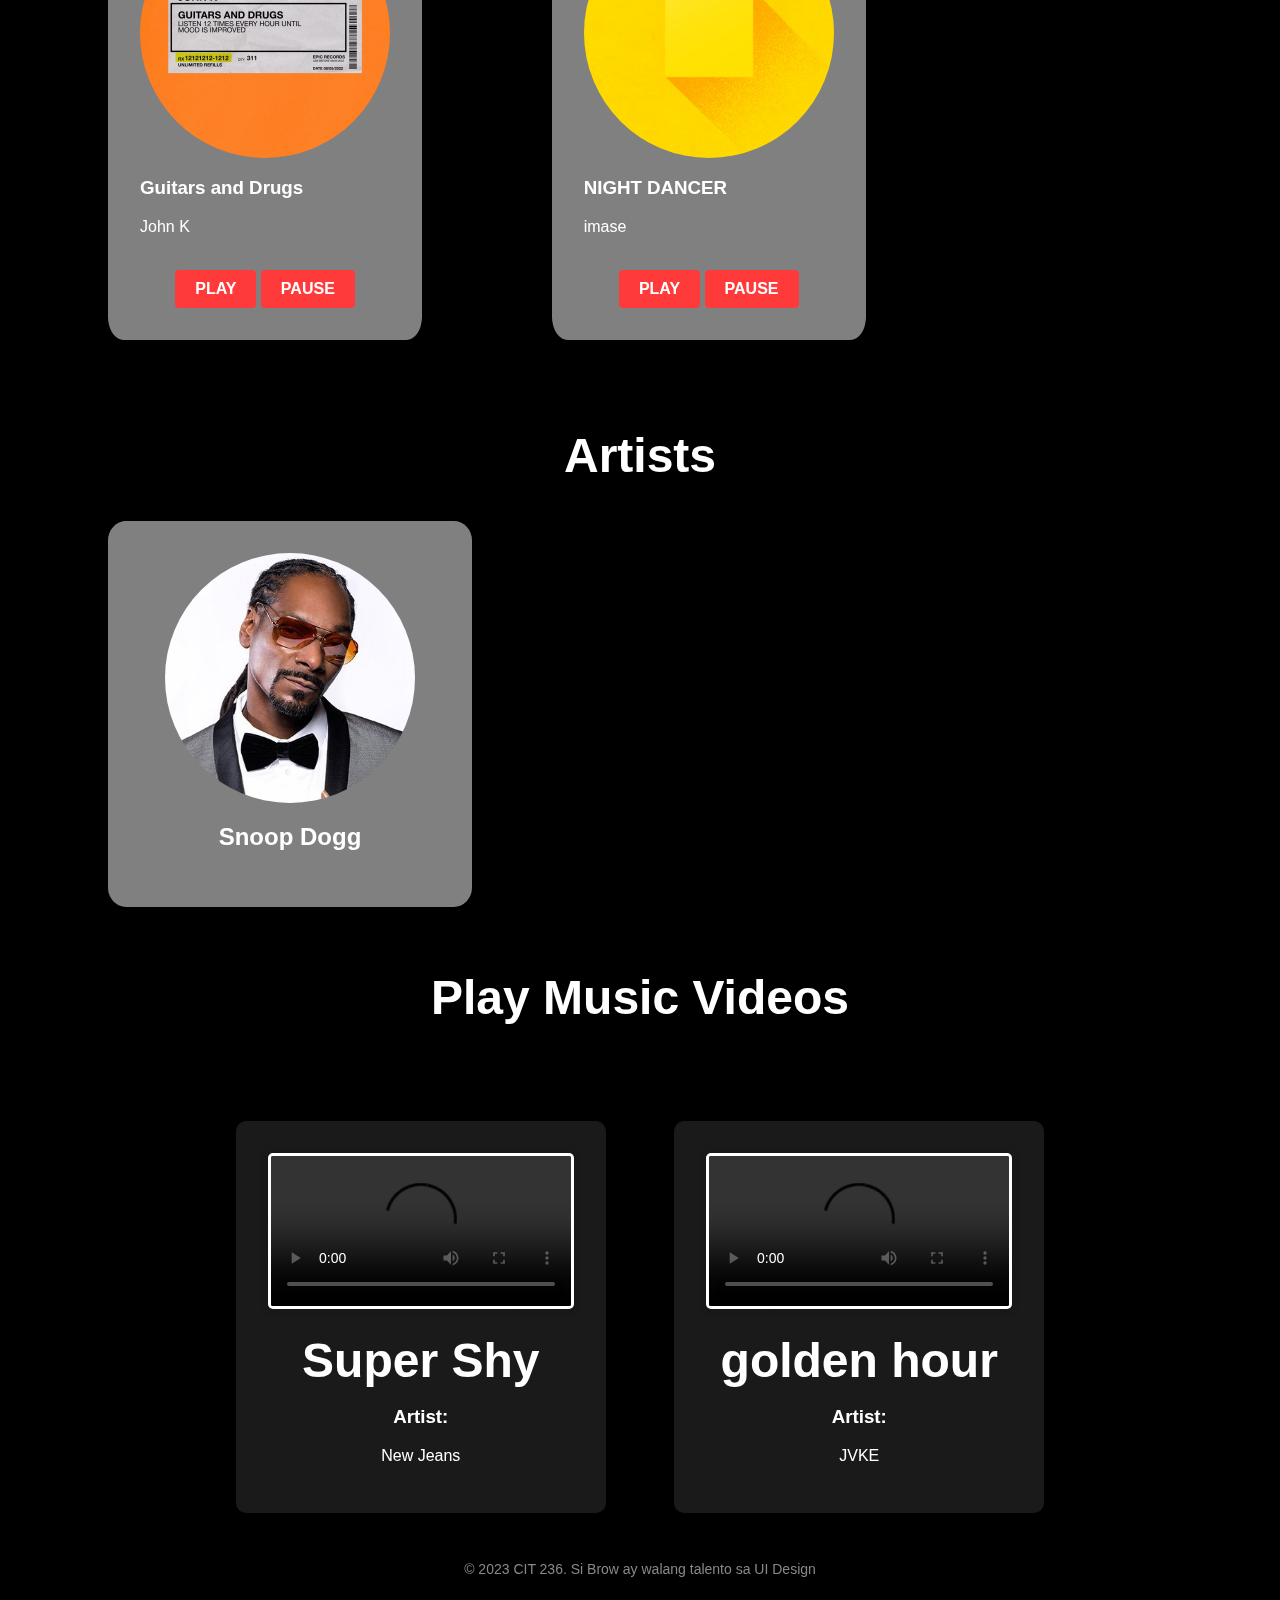
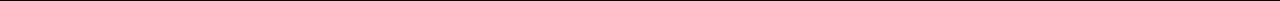
==== commit 252b0889: "Update index.html" ====
--- a/index.html
+++ b/index.html
@@ -1,8 +1,7 @@
 <!DOCTYPE html>
 <html>
 <head>
-  <title>Pekeng Spotify</title>
-  <link rel="icon" href="assets/images/icon.png" type="image/x-icon">
+  <title>Music</title>
   <link rel="stylesheet" type="text/css" href="assets/css/style.css">
 </head>
 <body>
@@ -11,142 +10,156 @@
   <script src="app.js"></script>
     <h1>Listen Songs here for Free</h1>
     <a href="#" class="btn">Get Started</a>
-    <h2>Featured Songs</h2>
+    <h2>Featured Songs</h2> 
     <div class="song">
       <img src="assets/images/song1.jfif" alt="Song 1">
       <h3>Cupid</h3>
       <p>Fifty Fifty</p>
-      <br>
-      <button onclick ="music1.play()" class="but">PLAY</button>
-      <button onclick="music1.pause()" class="but">PAUSE</button>
+      <audio id="aud1" src="assets/songs/song1.m4a"></audio>
+      <br>
+      <button class="but" id="play1">PLAY</button>
+      <button onclick="audio1.pause()" class="but">PAUSE</button>
       </div>
     <div class="song">
       <img src="assets/images/song2.png" alt="Song 2">
       <h3>Paint The Town Red</h3>
       <p>Doja Cat</p>
-      <br>
-      <button onclick ="music2.play()" class="but">PLAY</button>
-      <button onclick="music2.pause()" class="but">PAUSE</button>
+      <audio id="aud2" src="assets/songs/song2.m4a"></audio>
+      <br>
+      <button class="but" id="play2">PLAY</button>
+      <button onclick="audio2.pause()" class="but">PAUSE</button>
     </div>
     <div class="song">
       <img src="assets/images/song3.jpg" alt="Song 3">
       <h3>Raining in Manila</h3>
       <p>Lola Amour</p>
-      <br>
-      <button onclick ="music3.play()" class="but">PLAY</button>
-      <button onclick="music3.pause()" class="but">PAUSE</button>
+      <audio id="aud3" src="assets/songs/song3.m4a"></audio>
+      <br>
+      <button class="but" id="play3">PLAY</button>
+      <button onclick="audio3.pause()" class="but">PAUSE</button>
     </div>
     <div class="song">
       <img src="assets/images/song4.jpeg" alt="Song 4">
       <h3>Seven (Explicit Version)</h3>
       <p>Jung Kook (feat. Latto)</p>
-      <br>
-      <button onclick ="music4.play()" class="but">PLAY</button>
-      <button onclick="music4.pause()" class="but">PAUSE</button>
+      <audio id="aud4" src="assets/songs/song4.m4a"></audio>
+      <br>
+      <button class="but" id="play4">PLAY</button>
+      <button onclick="audio4.pause()" class="but">PAUSE</button>
     </div>
     <div class="song">
       <img src="assets/images/song 5.jpg" alt="Song 5">
       <h3>Tip Toe</h3>
       <p>HYBS</p>
-      <br>
-      <button onclick ="music5.play()" class="but">PLAY</button>
-      <button onclick="music5.pause()" class="but">PAUSE</button>
+      <audio id="aud5" src="assets/songs/song5.m4a"></audio>
+      <br>
+      <button class="but" id="play5">PLAY</button>
+      <button onclick="audio5.pause()" class="but">PAUSE</button>
     </div>
     <div class="song">
       <img src="assets/images/song6.jfif" alt="Song 6">
       <h3>light</h3>
       <p>wave to earth</p>
-      <br>
-      <button onclick ="music6.play()" class="but">PLAY</button>
-      <button onclick="music6.pause()" class="but">PAUSE</button>
+      <audio id="aud6" src="assets/songs/song6.m4a"></audio>
+      <br>
+      <button class="but" id="play6">PLAY</button>
+      <button onclick="audio6.pause()" class="but">PAUSE</button>
     </div>
     <div class="song">
       <img src="assets/images/song7.png" alt="Song 7">
       <h3>All We Know</h3>
       <p>The Chainsmokers</p>
-      <br>
-      <button onclick ="music7.play()" class="but">PLAY</button>
-      <button onclick="music7.pause()" class="but">PAUSE</button>
+      <audio id="aud7" src="assets/songs/song7.m4a"></audio>
+      <br>
+      <button class="but" id="play7">PLAY</button>
+      <button onclick="audio7.pause()" class="but">PAUSE</button>
     </div>
     <div class="song">
       <img src="assets/images/song8.jpg" alt="Song 8">
       <h3>Social Path</h3>
       <p>Stray Kids (feat LiSA)</p>
-      <br>
-      <button onclick ="music8.play()" class="but">PLAY</button>
-      <button onclick="music8.pause()" class="but">PAUSE</button>
+      <audio id="aud8" src="assets/songs/song8.m4a"></audio>
+      <br>
+      <button class="but" id="play8">PLAY</button>
+      <button onclick="audio8.pause()" class="but">PAUSE</button>
     </div>
     <div class="song">
       <img src="assets/images/song9.jpg" alt="Song 9">
       <h3>drunk</h3>
       <p>keshi</p>
-      <br>
-      <button onclick ="music9.play()" class="but">PLAY</button>
-      <button onclick="music9.pause()" class="but">PAUSE</button>
+      <audio id="aud9" src="assets/songs/song9.m4a"></audio>
+      <br>
+      <button class="but" id="play9">PLAY</button>
+      <button onclick="audio9.pause()" class="but">PAUSE</button>
     </div>
     <div class="song">
       <img src="assets/images/song10.jfif" alt="Song 10">
       <h3>Dekada 70</h3>
       <p>Zild</p>
-      <br>
-      <button onclick ="music10.play()" class="but">PLAY</button>
-      <button onclick="music10.pause()" class="but">PAUSE</button>
+      <audio id="aud10" src="assets/songs/song10.m4a"></audio>
+      <br>
+      <button class="but" id="play10">PLAY</button>
+      <button onclick="audio10.pause()" class="but">PAUSE</button>
     </div>
     <div class="song">
       <img src="assets/images/song11.jpg" alt="Song 11">
       <h3>Guitars and Drugs</h3>
       <p>John K</p>
-      <br>
-      <button onclick ="music11.play()" class="but">PLAY</button>
-      <button onclick="music11.pause()" class="but">PAUSE</button>
+      <audio id="aud11" src="assets/songs/song11.m4a"></audio>
+      <br>
+      <button class="but" id="play11">PLAY</button>
+      <button onclick="audio11.pause()" class="but">PAUSE</button>
     </div>
     <div class="song">
       <img src="assets/images/song12.jfif" alt="Song 12">
       <h3>NIGHT DANCER</h3>
       <p>imase</p>
-      <br>
-      <button onclick ="music12.play()" class="but">PLAY</button>
-      <button onclick="music12.pause()" class="but">PAUSE</button>
-    </div>
-
-    <h2>Featured Artists</h2>
-    <div class="artist">
+      <audio id="aud12" src="assets/songs/song12.m4a"></audio>
+      <br>
+      <button class="but" id="play12">PLAY</button>
+      <button onclick="audio12.pause()" class="but">PAUSE</button>
+    </div>
+
+    <h2>Artists</h2>
+    <div class="slideshow">
+    <div class="artist fade">
       <img src="assets/images/artist1.jpg" alt="Artist 1">
       <h3> Snoop Dogg</h3>
     </div>
-    <div class="artist">
+    <div class="artist fade">
       <img src="assets/images/artist2.jpg" alt="Artist 2">
       <h3>Taylor Swift</h3>
     </div>
-    <div class="artist">
+    <div class="artist fade">
       <img src="assets/images/artist3.jpeg" alt="Artist 3">
       <h3>Kiyo</h3>
     </div>
-    <div class="artist">
+    <div class="artist fade">
       <img src="assets/images/artist4.jfif" alt="Artist 4">
       <h3>Yoasobi</h3>
     </div>
-    <div class="artist">
+    <div class="artist fade">
       <img src="assets/images/artist5.jfif" alt="Artist 5">
       <h3>Coldplay</h3>
     </div>
-    <div class="artist">
+    <div class="artist fade">
       <img src="assets/images/artist6.jfif" alt="Artist 6">
       <h3>Zack Tabudlo</h3>
     </div>
-    <div class="artist">
+    <div class="artist fade">
       <img src="assets/images/artist7.jpeg" alt="Artist 7">
       <h3>Phum Viphurit</h3>
     </div>
-    <div class="artist">
+    <div class="artist fade">
       <img src="assets/images/artist8.jfif" alt="Artist 8">
       <h3>NIKI</h3>
     </div>
+    </div>
 
       <h2>Play Music Videos</h2>
-    <div class="song-playing">
+    <div class="song-playing" id="videos">
       <div class="song-playing-container">
-        <video src="assets/mv1.mp4" controls></video>
+        <video id = "vid1" src="assets/video/mv1.mp4" controls></video>
         <div class="song-details">
           <h2>Super Shy</h2>
           <div class="song-details-inner">
@@ -155,8 +168,8 @@
           </div>
         </div>
       </div>
-      <div class="song-playing-container">
-        <video src="assets/mv2.mp4" controls></video>
+      <div class="song-playing-container" id="videos">
+        <video src="assets/video/mv2.mp4" controls></video>
         <div class="song-details">
           <h2>golden hour</h2>
           <div class="song-details-inner">
@@ -168,44 +181,122 @@
     </div>
   
   <footer>
-    &copy; 2023 Free Music. All rights reserved.
+    &copy; 2023 CIT 236. Si Brow ay walang talento sa UI Design
   </footer>
   <script>
-    var music1 = new Audio();
-    music1.src = "assets/songs/song1.m4a";
-
-    var music2 = new Audio();
-    music2.src = "assets/songs/song2.m4a";
-
-    var music3 = new Audio();
-    music3.src = "assets/songs/song3.m4a";
-
-    var music4 = new Audio();
-    music4.src = "assets/songs/song4.m4a";
-
-    var music5 = new Audio();
-    music5.src = "assets/songs/song5.m4a";
-
-    var music6 = new Audio();
-    music6.src = "assets/songs/song6.m4a";
-
-    var music7 = new Audio();
-    music7.src = "assets/songs/song7.m4a";
-
-    var music8 = new Audio();
-    music8.src = "assets/songs/song8.m4a";
-
-    var music9 = new Audio();
-    music9.src = "assets/songs/song9.m4a";
-
-    var music10 = new Audio();
-    music10.src = "assets/songs/song10.m4a";
-
-    var music11 = new Audio();
-    music11.src = "assets/songs/song11.m4a";
-
-    var music12 = new Audio();
-    music12.src = "assets/songs/song12.m4a";
+    var audio1 = document.querySelector('#aud1');
+    var audio2 = document.querySelector('#aud2');
+    var audio3 = document.querySelector('#aud3');
+    var audio4 = document.querySelector('#aud4');
+    var audio5 = document.querySelector('#aud5');
+    var audio6 = document.querySelector('#aud6');
+    var audio7 = document.querySelector('#aud7');
+    var audio8 = document.querySelector('#aud8');
+    var audio9 = document.querySelector('#aud9');
+    var audio10 = document.querySelector('#aud10');
+    var audio11 = document.querySelector('#aud11');
+    var audio12 = document.querySelector('#aud12');
+    
+    var all = document.querySelectorAll('audio');
+
+    function stopAllAudio(){
+      all.forEach(function(audio){
+        audio.pause();
+      });
+    }
+
+    document.querySelector('#play1').addEventListener('click',function(){
+      stopAllAudio();
+      audio1.play();
+    })
+
+    document.querySelector('#play2').addEventListener('click',function(){
+      stopAllAudio();
+      audio2.play();
+    })
+
+    document.querySelector('#play3').addEventListener('click',function(){
+      stopAllAudio();
+      audio3.play();
+    })
+
+    document.querySelector('#play4').addEventListener('click',function(){
+      stopAllAudio();
+      audio4.play();
+    })
+
+    document.querySelector('#play5').addEventListener('click',function(){
+      stopAllAudio();
+      audio5.play();
+    })
+
+    document.querySelector('#play6').addEventListener('click',function(){
+      stopAllAudio();
+      audio6.play();
+    })
+
+    document.querySelector('#play7').addEventListener('click',function(){
+      stopAllAudio();
+      audio7.play();
+    })
+
+    document.querySelector('#play8').addEventListener('click',function(){
+      stopAllAudio();
+      audio8.play();
+    })
+
+    document.querySelector('#play9').addEventListener('click',function(){
+      stopAllAudio();
+      audio9.play();
+    })
+
+    document.querySelector('#play10').addEventListener('click',function(){
+      stopAllAudio();
+      audio10.play();
+    })
+
+    document.querySelector('#play11').addEventListener('click',function(){
+      stopAllAudio();
+      audio11.play();
+    })
+
+    document.querySelector('#play12').addEventListener('click',function(){
+      stopAllAudio();
+      audio12.play();
+    })
+    
+    window.addEventListener('load', function(event){
+      document.querySelectorAll('#videos video').forEach((video) =>{
+        video.onplay = function(event){
+          event.preventDefault();
+          document.querySelectorAll('#videos video').forEach((playing) =>{
+            if (video === playing)
+              playing.play();
+            else
+              playing.pause();
+          }); 
+        }
+      });
+    });
+
+    let slideIndex = 0;
+    showSlides();
+
+    function showSlides(){
+      let i;
+      let slides = document.getElementsByClassName("artist");
+
+      for (i=0; i<slides.length;i++){
+        slides[i].style.display = "none";
+      }
+      slideIndex++;
+
+      if (slideIndex>slides.length){slideIndex = 1}
+
+      slides[slideIndex-1].style.display = "block";
+
+      setTimeout(showSlides, 3500);
+    }
   </script>
 </body>
 </html>
--- a/assets/css/style.css
+++ b/assets/css/style.css
@@ -1,5 +1,5 @@
 /* Reset default margin and padding */
-body, h1, h2, h3, p, ul, li {
+body, h1, h2, h3, p, {
   margin: 0;
   padding: 0;
 }
@@ -55,15 +55,16 @@
 }
 
 .song-playing {
+  width: 100%;
+  height: 100%;
   text-align: center;
   margin-top: 5%;
-  display: flex;
   justify-content: center;
   align-items: center;
 }
 
 .song-playing-container {
-  display: flex;
+  display: inline-block;
   flex-direction: column;
   margin: 2rem;
   align-items: center;
@@ -75,8 +76,6 @@
 }
 
 .song-playing video {
-  width: 100%;
-  height: auto;
   object-fit: cover;
   border: 3px solid #fff;
   border-radius: 5px;
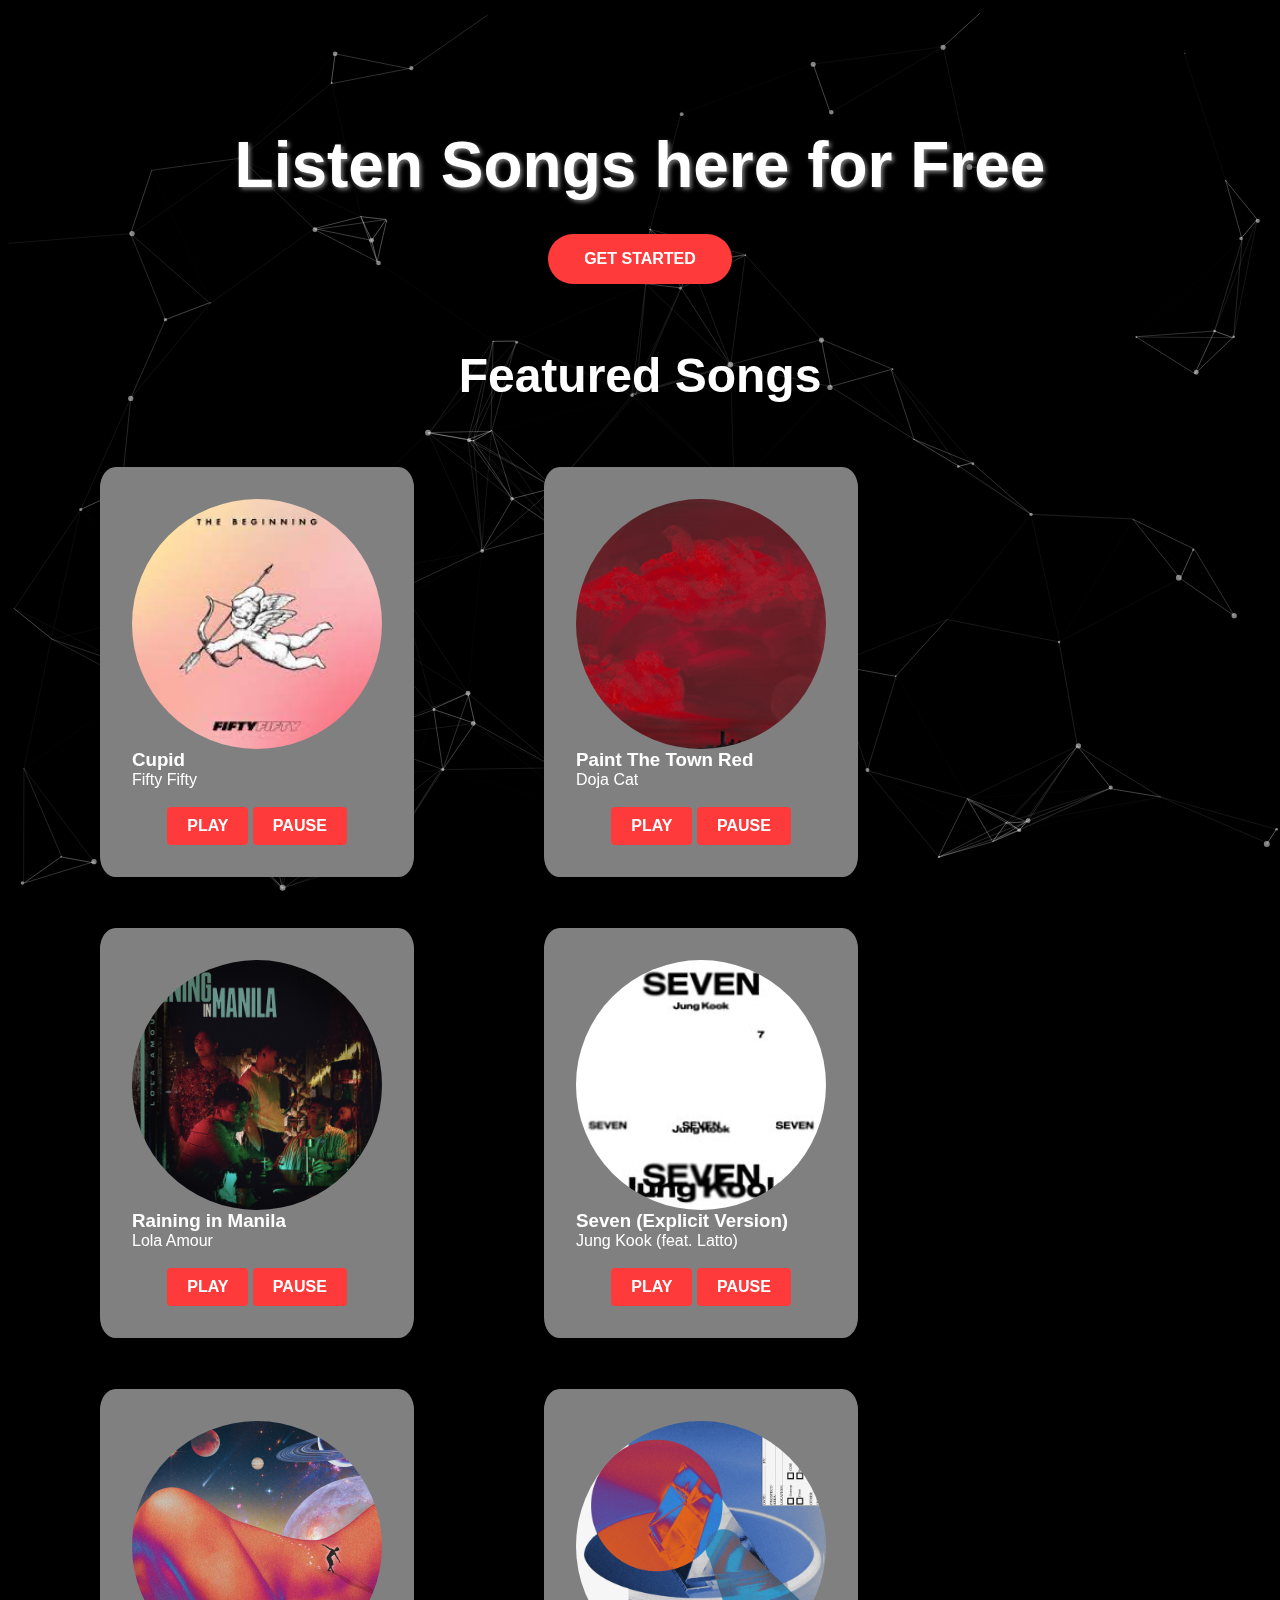
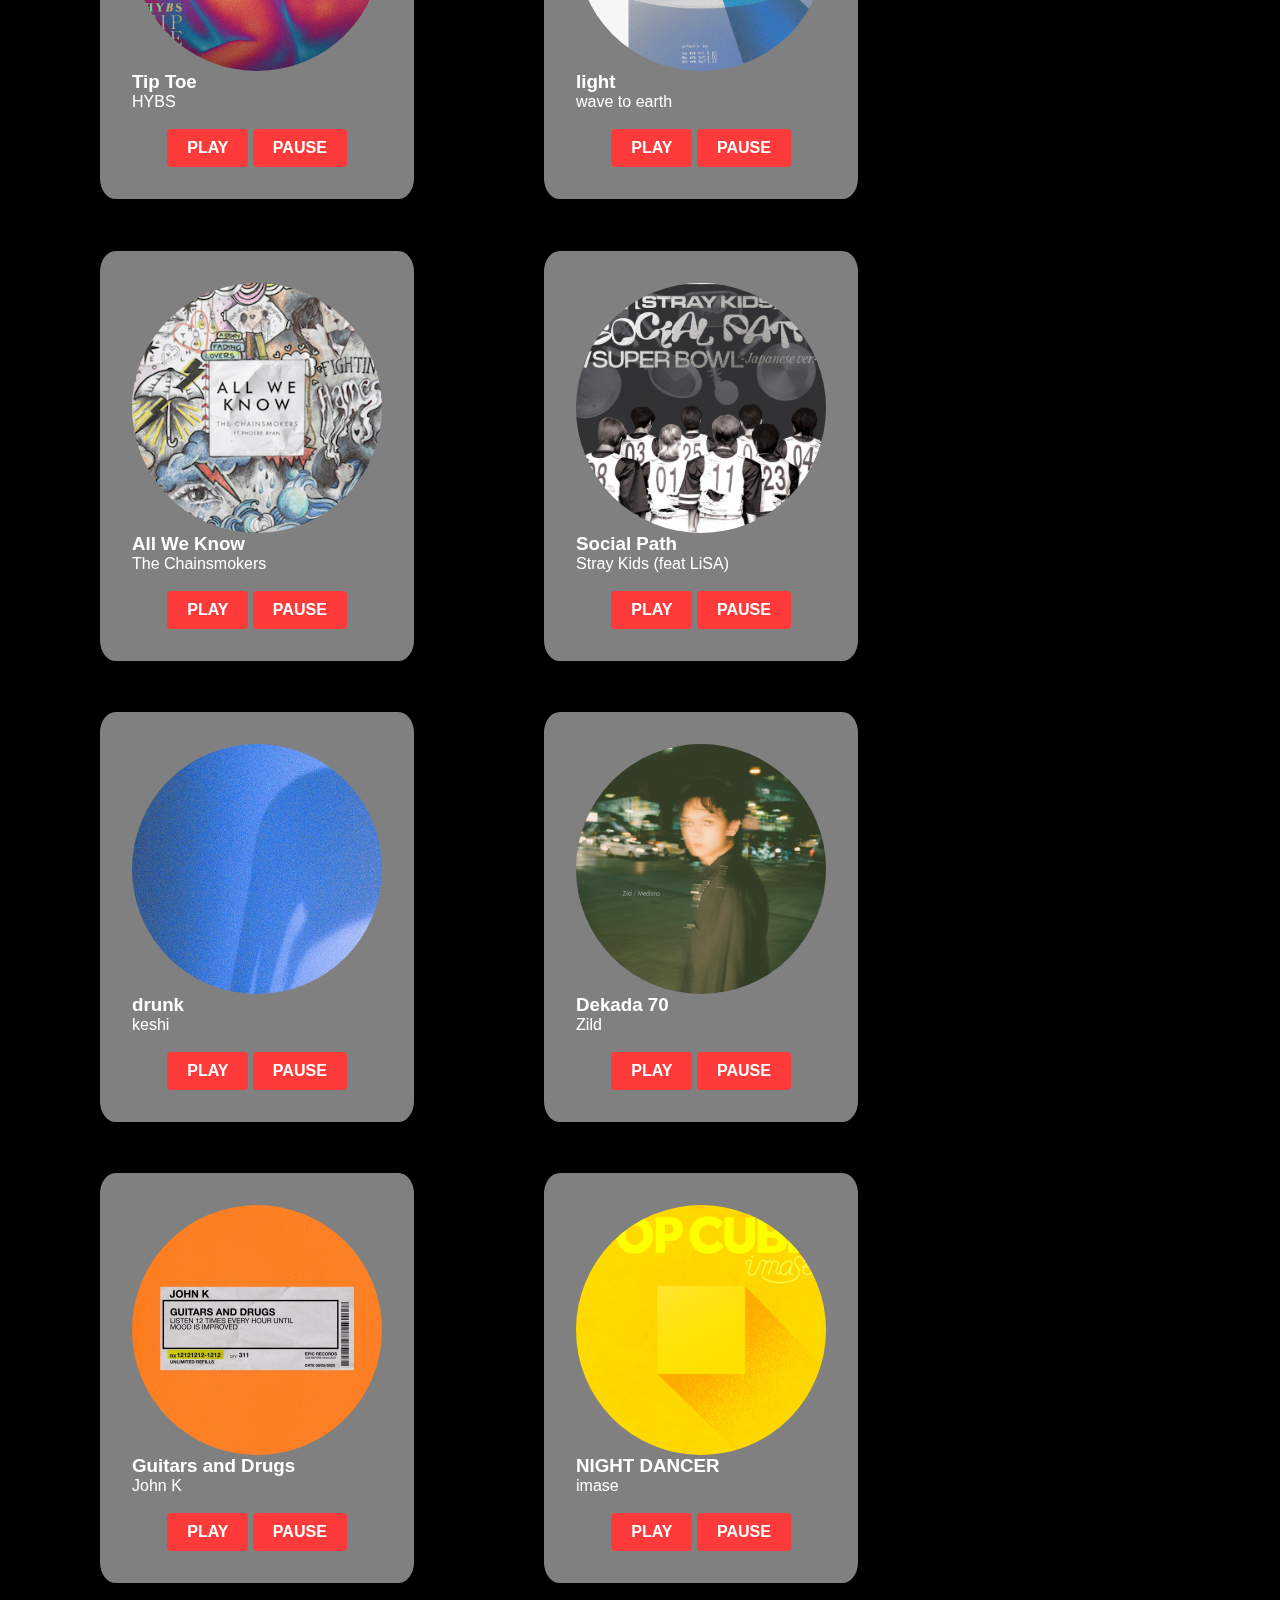
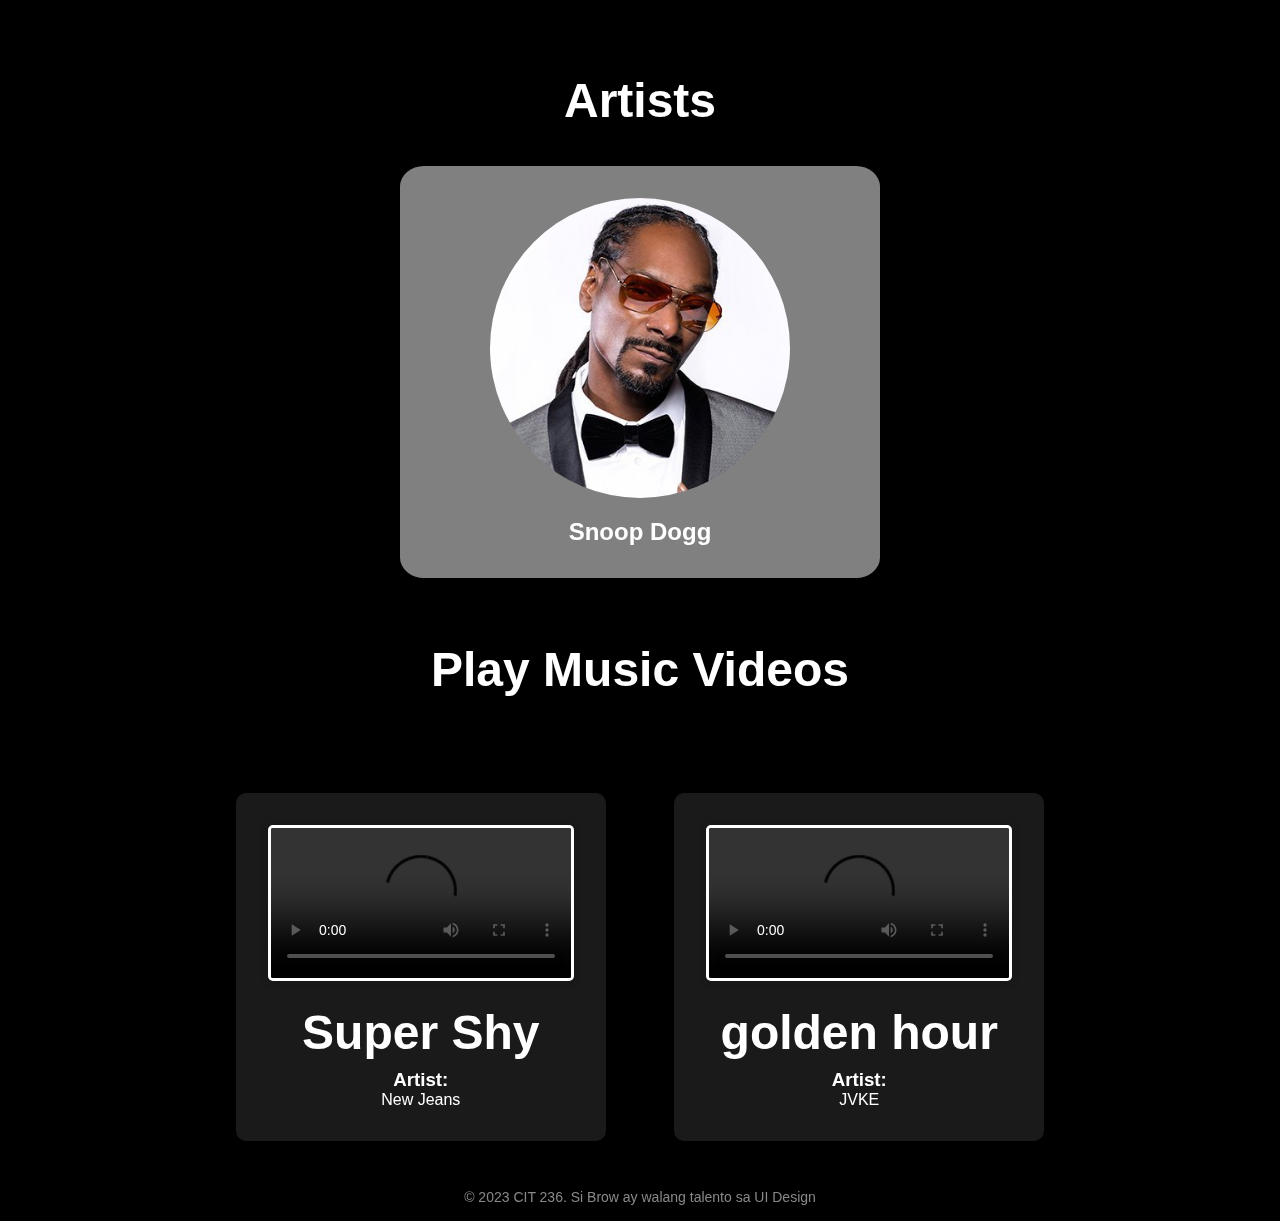
==== commit b1135196: "Update index.html" ====
--- a/index.html
+++ b/index.html
@@ -1,7 +1,8 @@
 <!DOCTYPE html>
 <html>
 <head>
-  <title>Music</title>
+  <title>Pekeng Spotify</title>
+  <link rel="icon" type="image/x-con" href="assets/images/icon.png">
   <link rel="stylesheet" type="text/css" href="assets/css/style.css">
 </head>
 <body>
@@ -208,21 +209,25 @@
     document.querySelector('#play1').addEventListener('click',function(){
       stopAllAudio();
       audio1.play();
+      stop();
     })
 
     document.querySelector('#play2').addEventListener('click',function(){
       stopAllAudio();
       audio2.play();
+      stop();
     })
 
     document.querySelector('#play3').addEventListener('click',function(){
       stopAllAudio();
       audio3.play();
+      stop();
     })
 
     document.querySelector('#play4').addEventListener('click',function(){
       stopAllAudio();
       audio4.play();
+      stop();
     })
 
     document.querySelector('#play5').addEventListener('click',function(){
@@ -233,6 +238,7 @@
     document.querySelector('#play6').addEventListener('click',function(){
       stopAllAudio();
       audio6.play();
+      stop();
     })
 
     document.querySelector('#play7').addEventListener('click',function(){
@@ -243,35 +249,50 @@
     document.querySelector('#play8').addEventListener('click',function(){
       stopAllAudio();
       audio8.play();
+      stop();
     })
 
     document.querySelector('#play9').addEventListener('click',function(){
       stopAllAudio();
       audio9.play();
+      stop();
     })
 
     document.querySelector('#play10').addEventListener('click',function(){
       stopAllAudio();
       audio10.play();
+      stop();
     })
 
     document.querySelector('#play11').addEventListener('click',function(){
       stopAllAudio();
       audio11.play();
+      stop();
     })
 
     document.querySelector('#play12').addEventListener('click',function(){
       stopAllAudio();
       audio12.play();
-    })
+      stop();
+    })
+
+    var vids = document.querySelectorAll('#videos video');
+    function stop(){
+      vids.forEach(function(video){
+        video.pause();
+      });
+    }
+
     
     window.addEventListener('load', function(event){
       document.querySelectorAll('#videos video').forEach((video) =>{
         video.onplay = function(event){
+          stopAllAudio();
           event.preventDefault();
           document.querySelectorAll('#videos video').forEach((playing) =>{
-            if (video === playing)
+            if (video === playing){
               playing.play();
+            }
             else
               playing.pause();
           }); 
--- a/assets/css/style.css
+++ b/assets/css/style.css
@@ -1,5 +1,5 @@
 /* Reset default margin and padding */
-body, h1, h2, h3, p, {
+body, h1, h2, h3, p, ul, li {
   margin: 0;
   padding: 0;
 }
@@ -155,15 +155,20 @@
   border-radius: 50%;
 }
 
+.slideshow{
+  max-width: 500px;
+  position: relative;
+  margin: auto;
+}
+
 .artist {
-  display: inline-block;
+  display: none;
   margin: 2%;
-  margin-left: 100px;
   text-align: center;
   transition: transform 0.3s ease;
   box-shadow: 0 4px 8px rgba(0, 0, 0, 0.3);
   cursor: pointer;
-  max-width: 300px;
+  max-width: 500px;
   padding: 2rem;
   background-color: #808080;
   border-radius: 5%;
@@ -176,8 +181,8 @@
 .artist img {
   display: block;
   margin: 0 auto;
-  width: 250px;
-  height: 250px;
+  width: 300px;
+  height: 300px;
   object-fit: cover;
   border-radius: 50%;
 }
@@ -191,6 +196,16 @@
 .artist p {
   color: #888;
   margin-top: 10px;
+}
+
+.fade{
+  animation-name: fade;
+  animation-duration: 4s;
+}
+
+@keyframes fade{
+  from{opacity: .4}
+  to{opacity: 1}
 }
 
 footer {
@@ -241,8 +256,7 @@
   }
 
   .song-playing-container {
-      flex-direction: column;
-      align-items: center;
+    display: grid;
   }
 
   .song-playing video {
@@ -250,4 +264,12 @@
       height: auto;
       margin-bottom: 20px;
   }
-}
+
+  .song-details h2{
+    font-size: 24px;
+  }
+
+  .song-details h3{
+    font-size: 18px;
+  }
+}
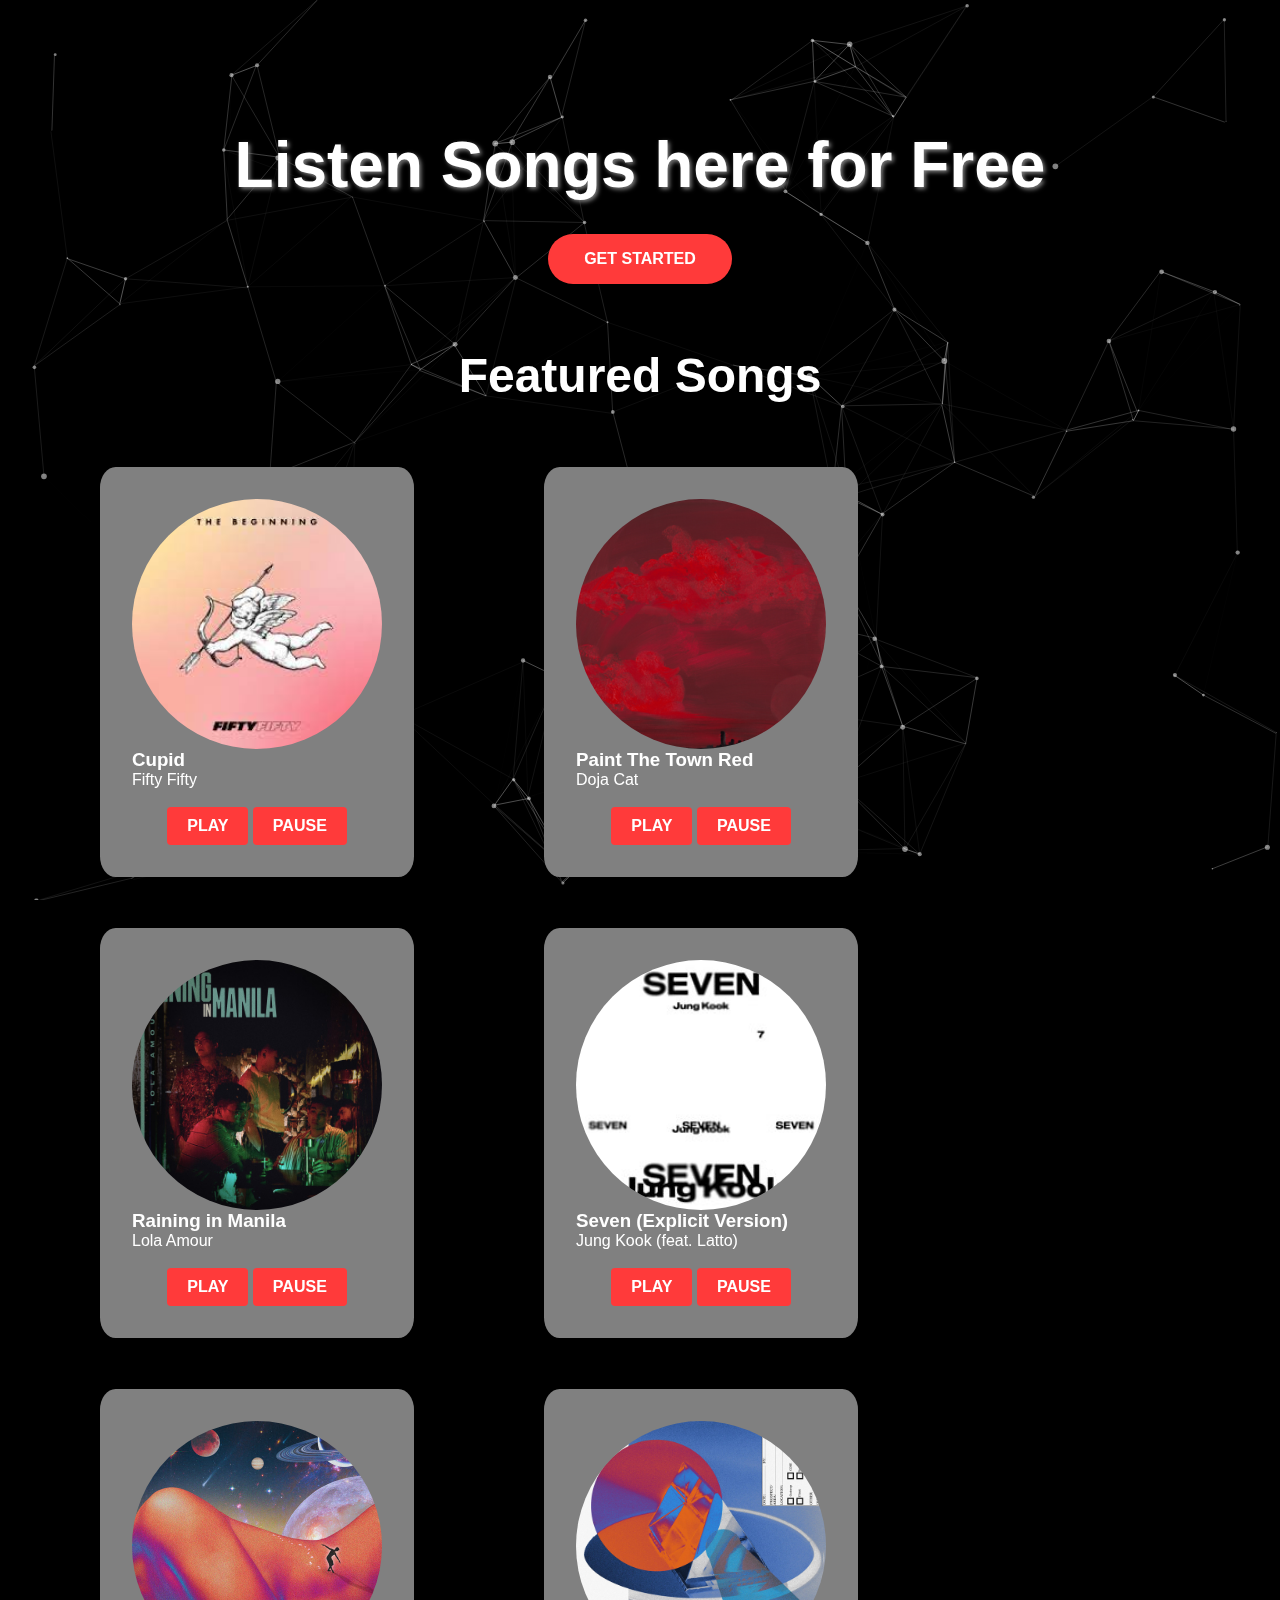
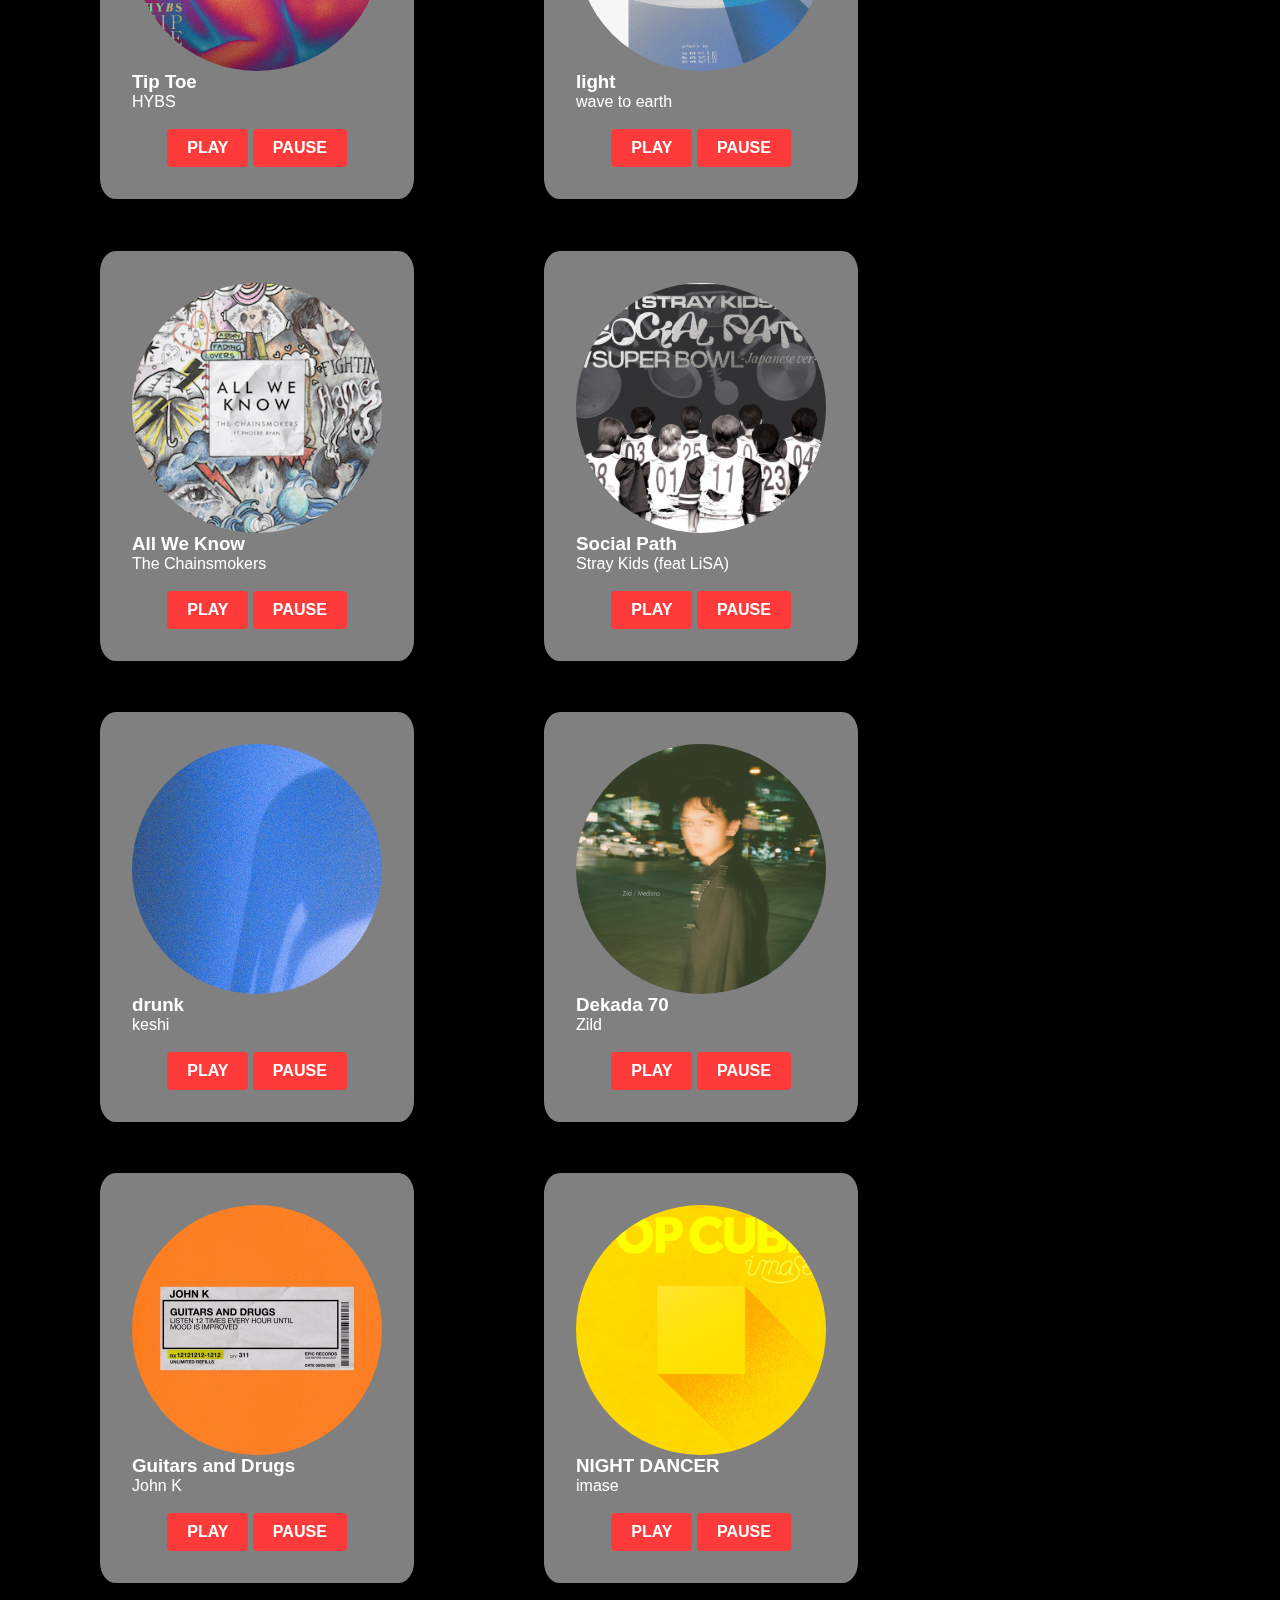
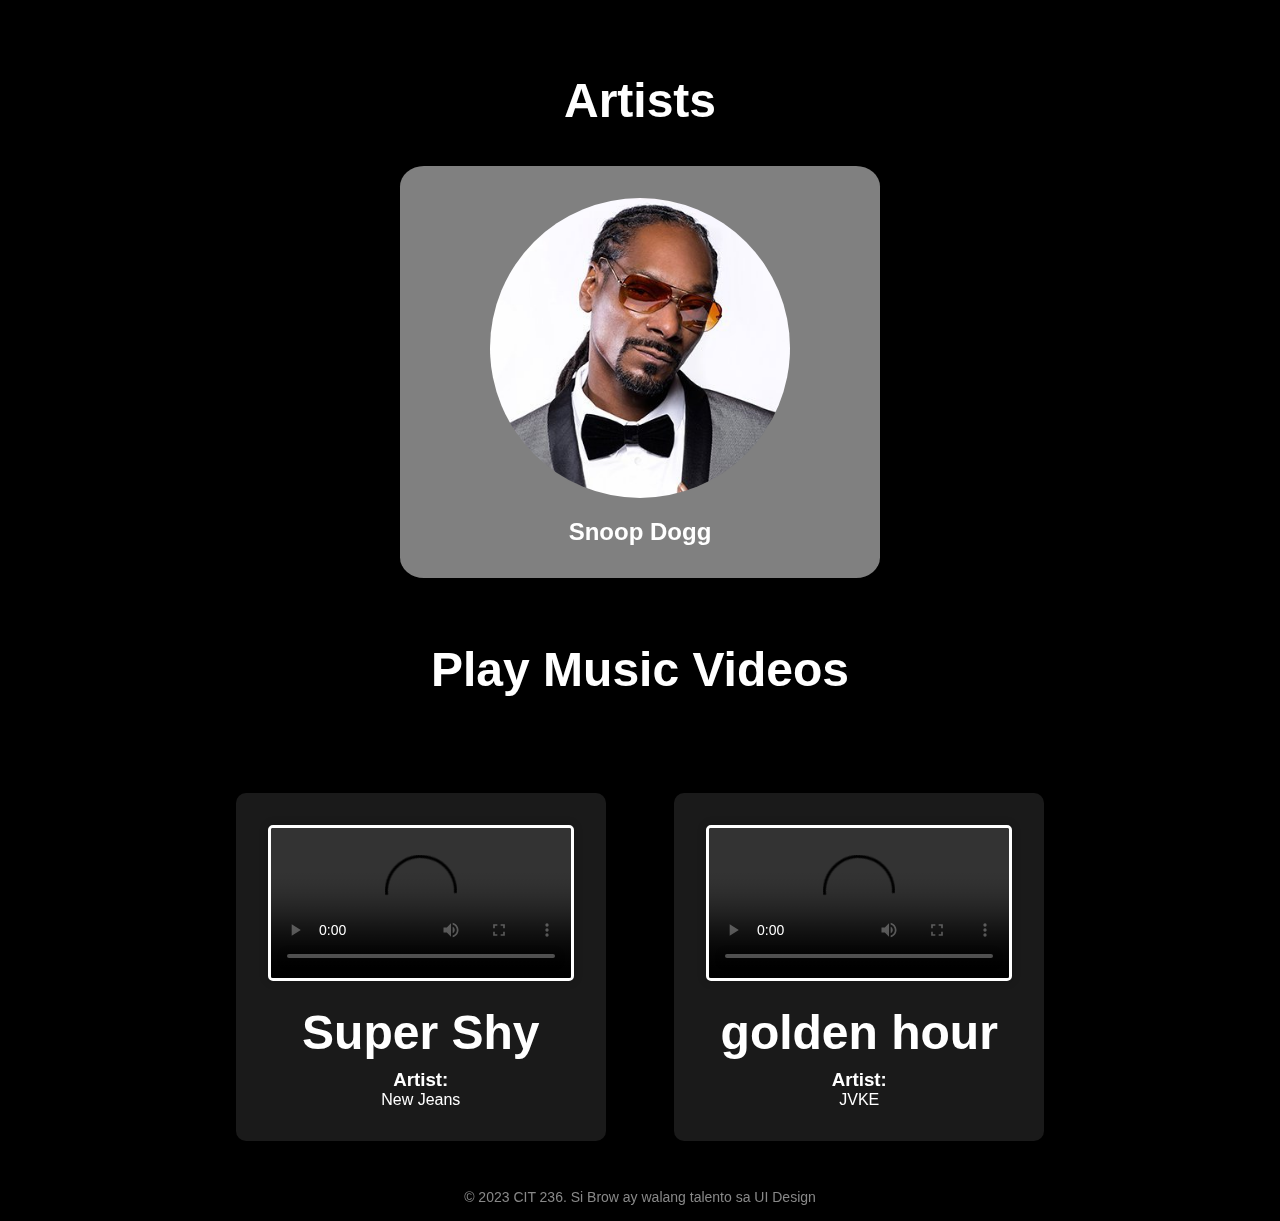
==== commit d3b5f350: "Update index.html" ====
--- a/index.html
+++ b/index.html
@@ -160,7 +160,7 @@
       <h2>Play Music Videos</h2>
     <div class="song-playing" id="videos">
       <div class="song-playing-container">
-        <video id = "vid1" src="assets/video/mv1.mp4" controls></video>
+        <video src="assets/mv1.mp4" controls></video>
         <div class="song-details">
           <h2>Super Shy</h2>
           <div class="song-details-inner">
@@ -170,7 +170,7 @@
         </div>
       </div>
       <div class="song-playing-container" id="videos">
-        <video src="assets/video/mv2.mp4" controls></video>
+        <video src="assets/mv2.mp4" controls></video>
         <div class="song-details">
           <h2>golden hour</h2>
           <div class="song-details-inner">
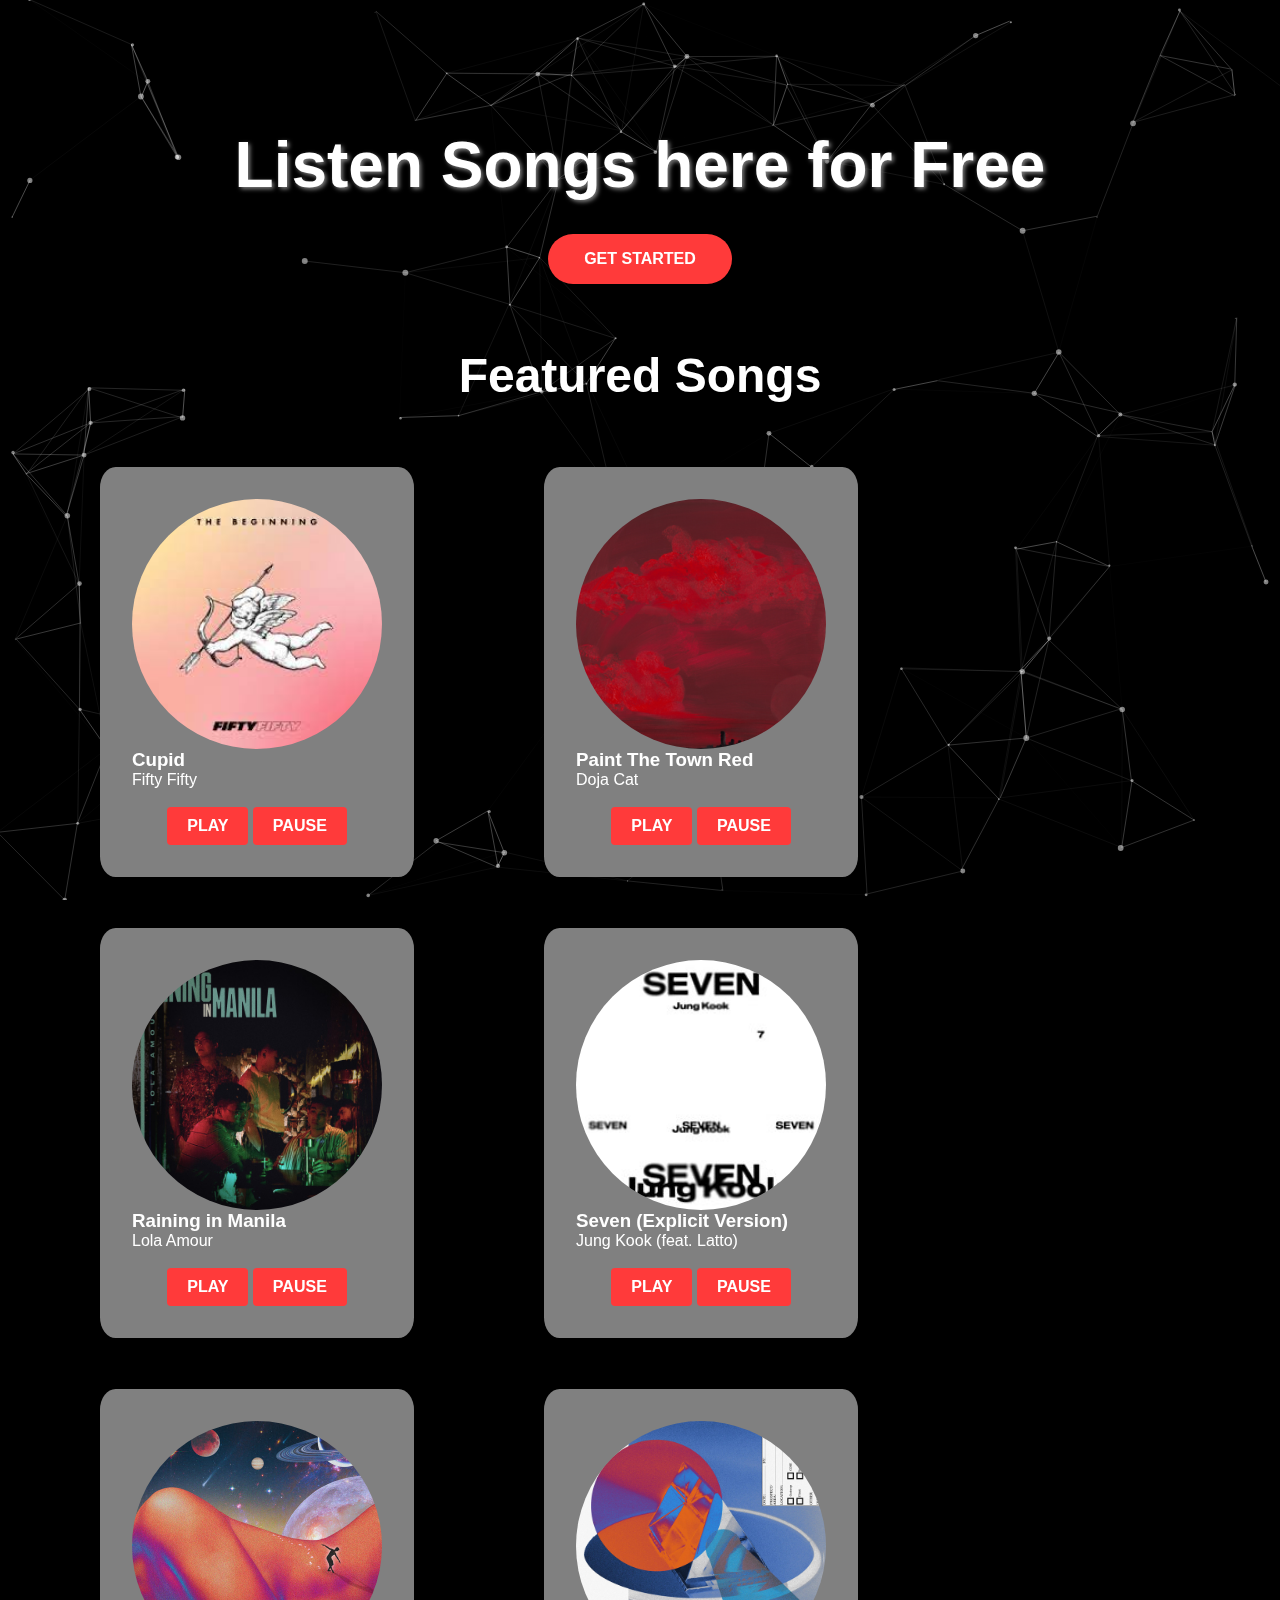
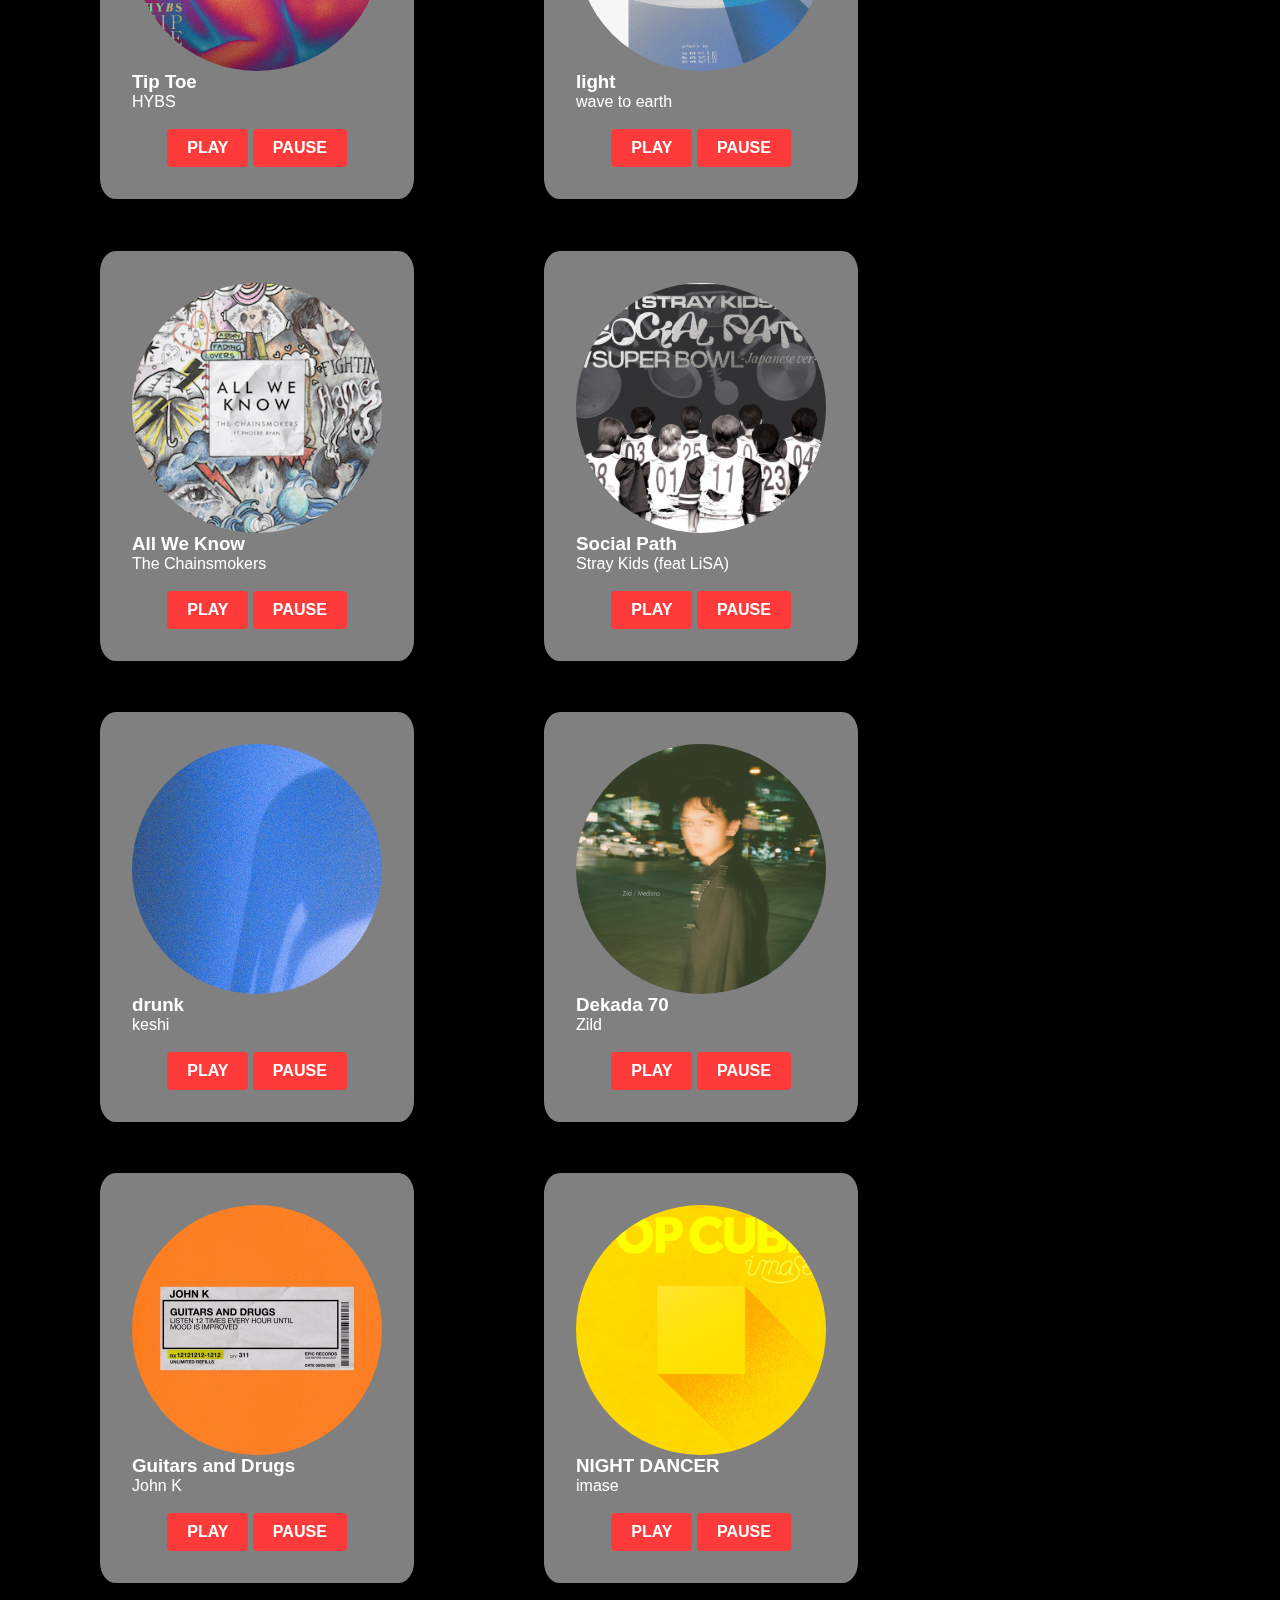
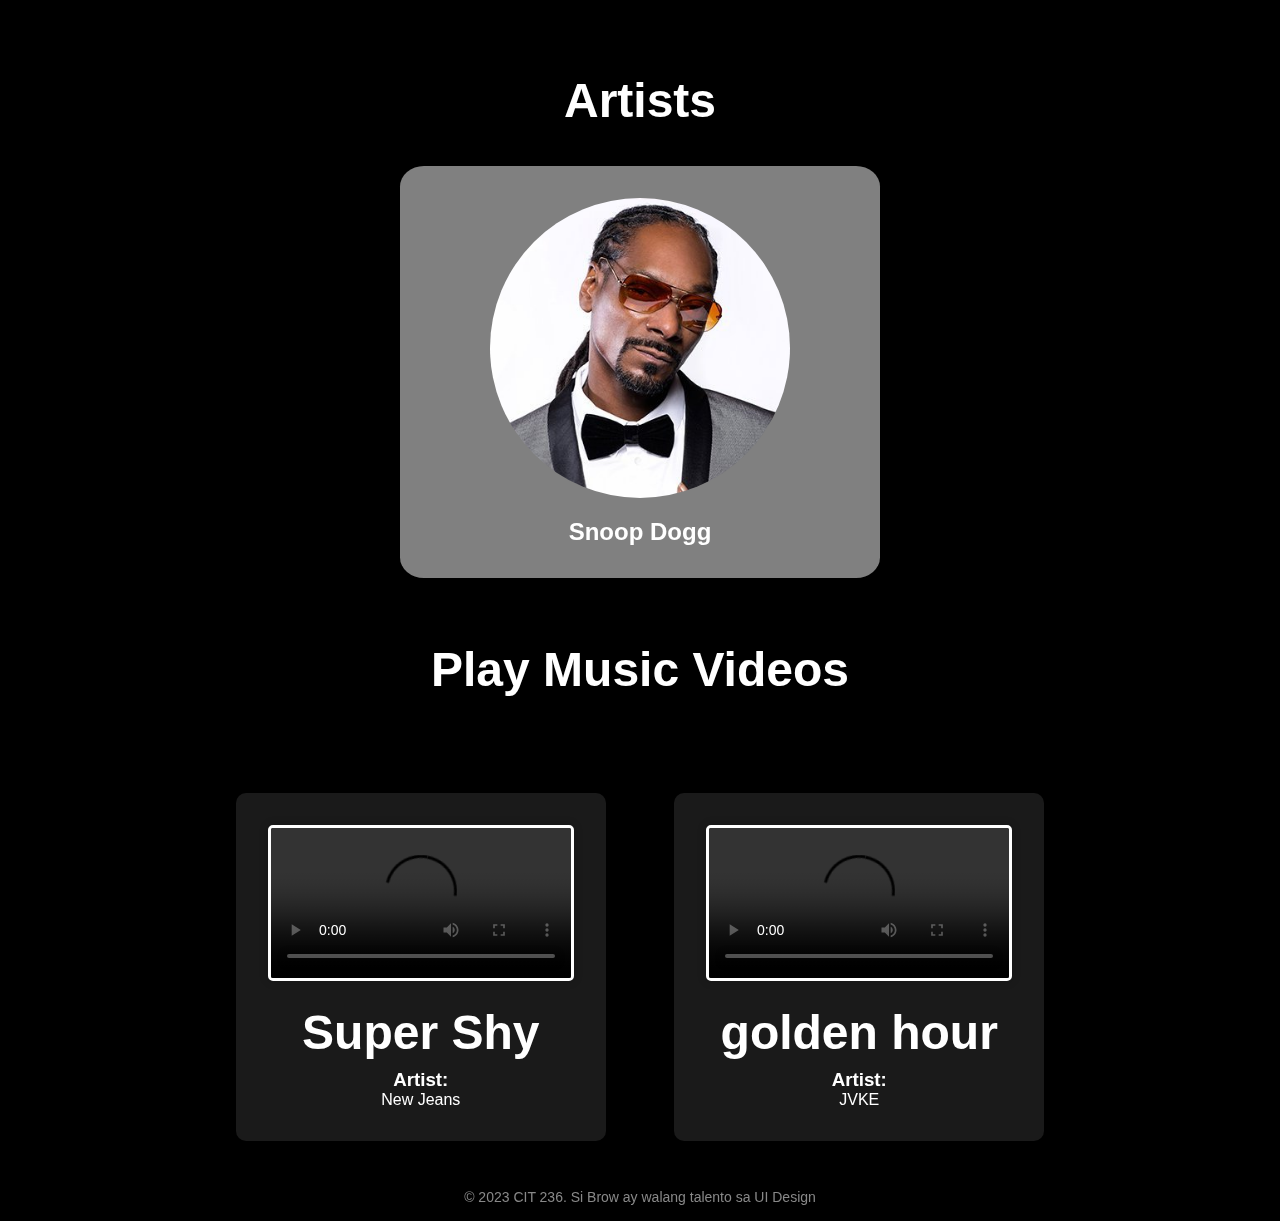
==== commit 9592b870: "Update index.html" ====
--- a/index.html
+++ b/index.html
@@ -1,7 +1,7 @@
 <!DOCTYPE html>
 <html>
 <head>
-  <title>Pekeng Spotify</title>
+  <title>Web Music Player</title>
   <link rel="icon" type="image/x-con" href="assets/images/icon.png">
   <link rel="stylesheet" type="text/css" href="assets/css/style.css">
 </head>
